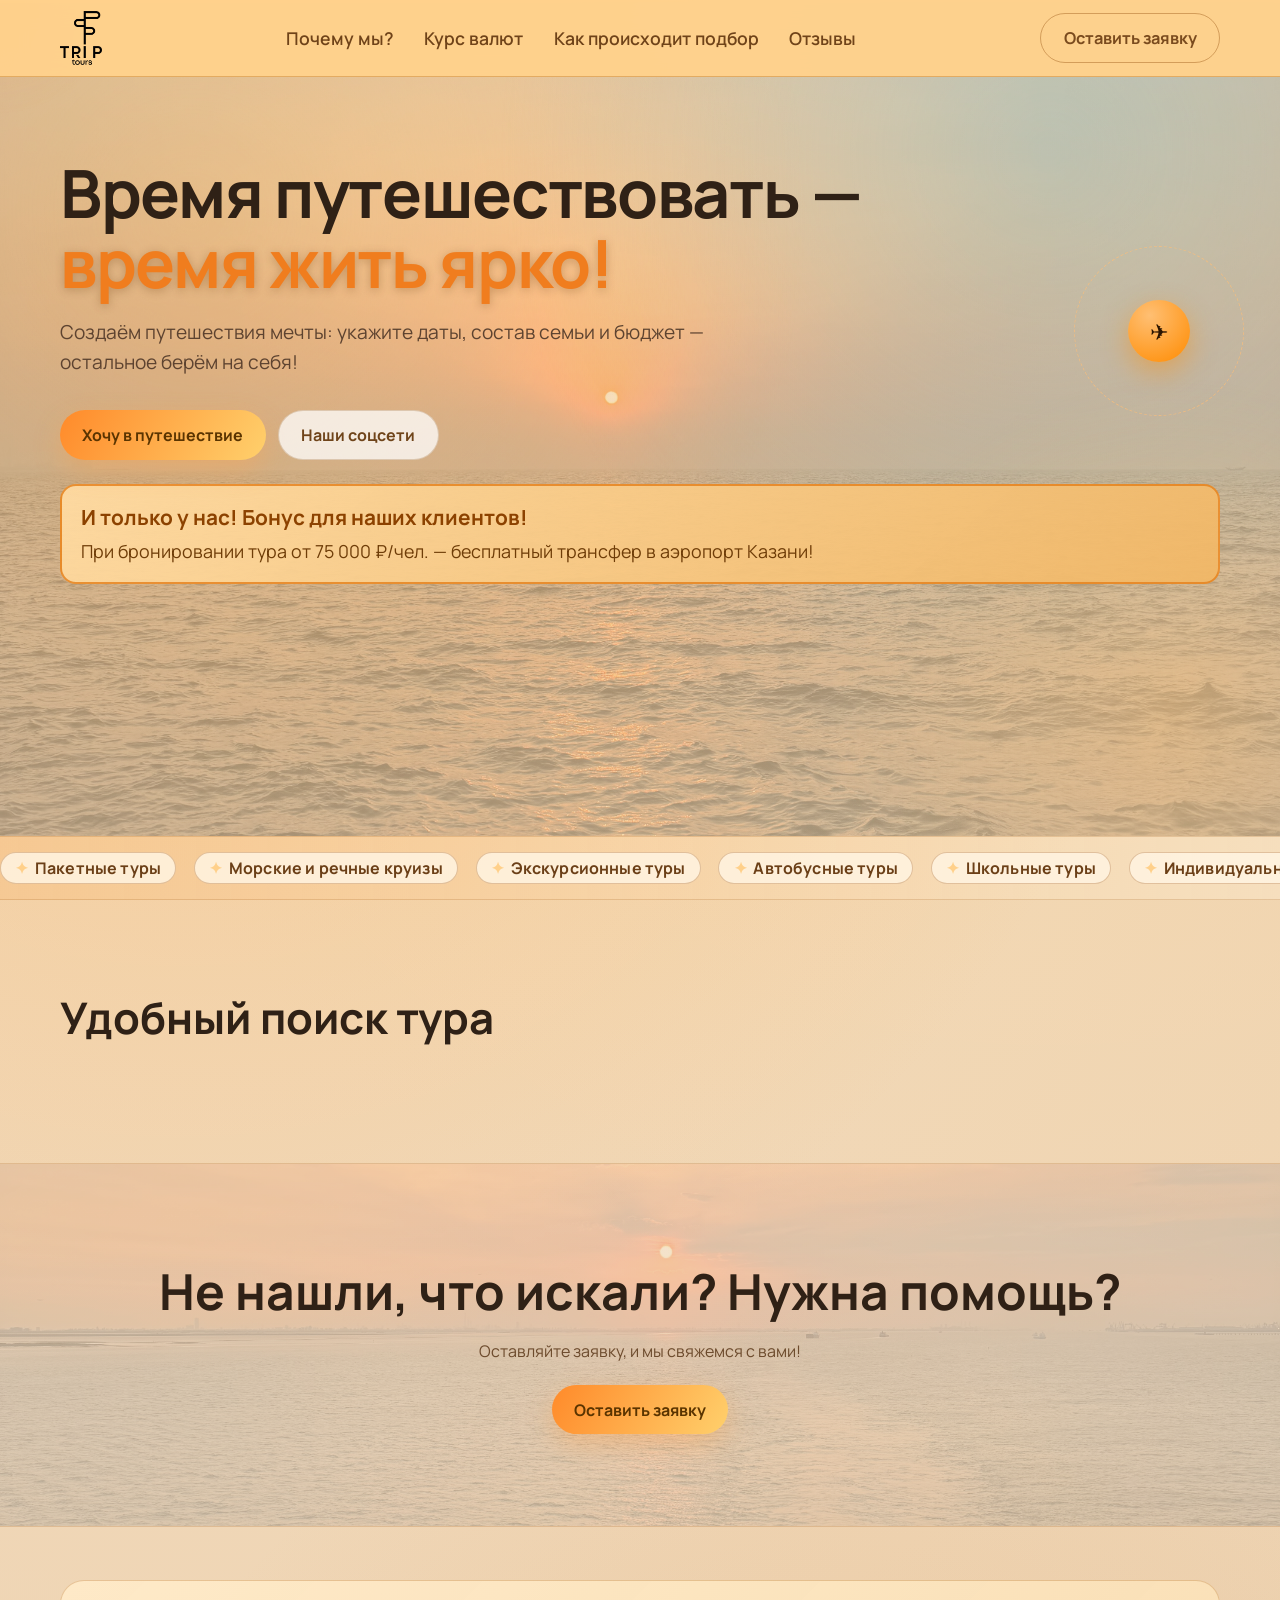
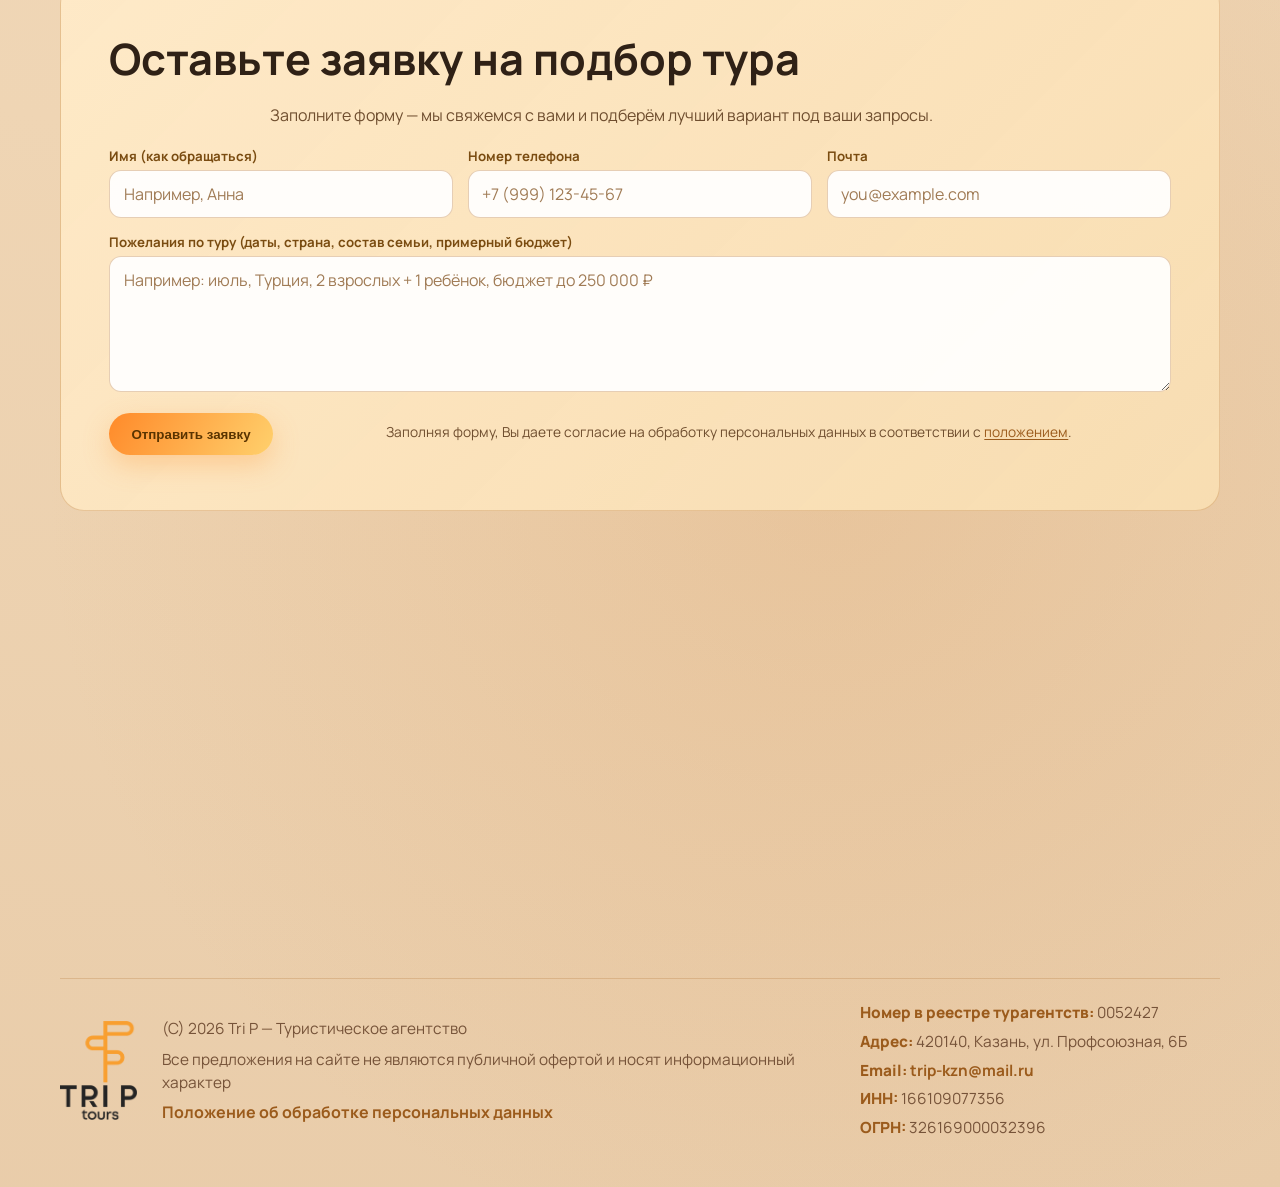
==== services/website/static/index.html @ 9c4df5a5 "beautify" ====
<!doctype html>
<html lang="ru">
  <head>
    <meta charset="UTF-8" />
    <meta name="viewport" content="width=device-width, initial-scale=1.0" />
    <title>TriP — Турагентство для всех</title>
    <link rel="preconnect" href="https://fonts.googleapis.com" />
    <link rel="preconnect" href="https://fonts.gstatic.com" crossorigin />
    <link
      href="https://fonts.googleapis.com/css2?family=Manrope:wght@400;500;600;700;800&display=swap"
      rel="stylesheet"
    />
    <link rel="icon" type="image/png" href="assets/logo-trip.png" />
    <link rel="stylesheet" href="styles.css" />
  </head>
  <body>
    <div class="cursor-glow" aria-hidden="true"></div>
    <header class="site-header">
      <div class="container nav-wrap">
        <a class="brand" href="/">
          <img src="assets/logo-trip.png" alt="TriP" />
        </a>
        <nav class="nav-links">
          <a href="/why-us">Почему мы?</a>
          <a href="/currency-rate">Курс валют</a>
          <a href="/how-selection-works">Как происходит подбор</a>
          <a href="/reviews">Отзывы</a>
        </nav>
        <a class="btn btn-outline" href="#trip-form">Оставить заявку</a>
      </div>
    </header>

    <main>
      <section class="hero parallax-section" id="hero">
        <div class="hero-bg-layer layer-1" data-speed="0.25"></div>
        <div class="hero-bg-layer layer-2" data-speed="0.45"></div>
        <div class="hero-bg-layer layer-3" data-speed="0.7"></div>

        <div class="container hero-content">
          <div class="hero-main-copy">
            <h1>
              Время путешествовать —
              <span>время жить ярко!</span>
            </h1>
            <p class="hero-subtitle">
              Создаём путешествия мечты: укажите даты, состав семьи и бюджет —
              остальное берём на себя!
            </p>
            <div class="hero-actions">
              <a href="#tourvisor-search" class="btn btn-primary">Хочу в путешествие</a>
              <a href="#groups" class="btn btn-glass">Наши соцсети</a>
            </div>

            <div class="bonus-offer">
              <strong>И только у нас! Бонус для наших клиентов!</strong>
              <span>При бронировании тура от 75 000 ₽/чел. — бесплатный трансфер в аэропорт Казани!</span>
            </div>
          </div>

          <div class="hero-orbit" aria-hidden="true">
            <div class="orbit-ring"></div>
            <div class="orbit-core">✈</div>
          </div>

        </div>
      </section>

      <section class="motion-strip" aria-label="Преимущества">
        <div class="motion-track">
          <div class="motion-group">
            <span>Пакетные туры</span>
            <span>Морские и речные круизы</span>
            <span>Экскурсионные туры</span>
            <span>Автобусные туры</span>
            <span>Школьные туры</span>
            <span>Индивидуальные путешествия</span>
            <span>Визовая поддержка</span>
            <span>Отели</span>
            <span>Авиабилеты</span>
            <span>Страховка</span>
          </div>
          <div class="motion-group" aria-hidden="true">
            <span>Пакетные туры</span>
            <span>Морские и речные круизы</span>
            <span>Экскурсионные туры</span>
            <span>Автобусные туры</span>
            <span>Школьные туры</span>
            <span>Индивидуальные путешествия</span>
            <span>Визовая поддержка</span>
            <span>Отели</span>
            <span>Авиабилеты</span>
            <span>Страховка</span>
          </div>
        </div>
      </section>

      <section class="section reveal-item" id="tourvisor-search">
        <div class="container">
          <div class="section-head">
            <h2>Удобный поиск тура</h2>
          </div>
          <div class="tv-search-form tv-moduleid-9976347" id="tvModuleContainer"></div>
        </div>
      </section>

      <!-- 
      <section class="section destinations reveal-item">
        <div class="container">
          <div class="section-head">
            <p class="eyebrow">Топ-направления</p>
            <h2>Куда отправимся в этом сезоне</h2>
          </div>

          <div class="slider" data-slider="destinations" data-autoplay="true" data-interval="4200">
            <button class="slider-btn prev" aria-label="Предыдущий слайд">‹</button>
            <div class="slider-window">
              <div class="slider-track">
                <article class="card destination-card active">
                  <img src="assets/images/site/dest-1.jpg" data-fallback="assets/images/site/dest-2.jpg" alt="Направление 1" />
                  <div class="card-info">
                    <h3>Санторини, Греция</h3>
                    <p>Белоснежные улочки, вулканические пляжи и закаты уровня postcard.</p>
                  </div>
                </article>
                <article class="card destination-card">
                  <img src="assets/images/site/dest-2.jpg" data-fallback="assets/images/site/dest-3.jpg" alt="Направление 2" />
                  <div class="card-info">
                    <h3>Бали, Индонезия</h3>
                    <p>Тропическая эстетика, виллы в джунглях и перезагрузка в стиле zen.</p>
                  </div>
                </article>
                <article class="card destination-card">
                  <img src="assets/images/site/dest-3.jpg" data-fallback="assets/images/site/dest-4.jpg" alt="Направление 3" />
                  <div class="card-info">
                    <h3>Мальдивы</h3>
                    <p>Кристально чистая вода, уединённые резорты и идеальный отдых deluxe.</p>
                  </div>
                </article>
                <article class="card destination-card">
                  <img src="assets/images/site/dest-4.jpg" data-fallback="assets/images/site/dest-1.jpg" alt="Направление 4" />
                  <div class="card-info">
                    <h3>Дубай, ОАЭ</h3>
                    <p>Футуризм, люкс-шопинг и гастрономия мирового уровня.</p>
                  </div>
                </article>
              </div>
            </div>
            <button class="slider-btn next" aria-label="Следующий слайд">›</button>
            <div class="slider-dots"></div>
          </div>
        </div>
      </section>
      -->

      <section class="section parallax-banner reveal-item" id="banner">
        <div class="banner-layer" data-speed="0.3"></div>
        <div class="container">
          <h2>Не нашли, что искали? Нужна помощь?</h2>
          <p>
            Оставляйте заявку, и мы свяжемся с вами!
          </p>
          <a href="#trip-form" class="btn btn-primary">Оставить заявку</a>
        </div>
      </section>

      <section class="section cta reveal-item" id="trip-form">
        <div class="container cta-box form-box">
          <h2>Оставьте заявку на подбор тура</h2>
          <p>Заполните форму — мы свяжемся с вами и подберём лучший вариант под ваши запросы.</p>

          <form class="trip-form" action="#" method="post">
            <label>
              <span>Имя (как обращаться)</span>
              <input type="text" name="name" placeholder="Например, Анна" required />
            </label>
            <label>
              <span>Номер телефона</span>
              <input type="tel" name="phone" placeholder="+7 (999) 123-45-67" required />
            </label>
            <label>
              <span>Почта</span>
              <input type="email" name="email" placeholder="you@example.com" required />
            </label>
            <label class="full">
              <span>Пожелания по туру (даты, страна, состав семьи, примерный бюджет)</span>
              <textarea name="wishes" rows="5" placeholder="Например: июль, Турция, 2 взрослых + 1 ребёнок, бюджет до 250 000 ₽"></textarea>
            </label>
            <div class="form-submit-row full">
              <button class="btn btn-primary" type="submit">Отправить заявку</button>
              <p class="form-consent-note">
                Заполняя форму, Вы даете согласие на обработку персональных данных в соответствии с
                <a href="/privacy">положением</a>.
              </p>
            </div>
          </form>
        </div>
      </section>

      <section class="section cta reveal-item groups-section" id="groups">
        <div class="container cta-box">
          <h2>Подключи ленту выгодных туров у себя в мессенджере:</h2>
          <div class="social-buttons social-buttons-wide">
            <a class="social-btn is-max" href="https://max.ru/id166109077356_biz" target="_blank" rel="noopener noreferrer">
              <img class="social-icon" src="assets/logos/max.svg" alt="Max" />
              <span>Max</span>
            </a>
            <a class="social-btn is-telegram" href="https://t.me/trip_kzn" target="_blank" rel="noopener noreferrer">
              <img class="social-icon" src="assets/logos/telegram.svg" alt="Telegram" />
              <span>Telegram</span>
            </a>
            <a class="social-btn is-whatsapp" href="https://chat.whatsapp.com/KMzXOHxLu4t6FWKant6Tfc?mode=gi_t" target="_blank" rel="noopener noreferrer">
              <img class="social-icon" src="assets/logos/whatsapp.svg" alt="WhatsApp" />
              <span>WhatsApp</span>
            </a>
          </div>
        </div>
      </section>

    </main>

    <footer class="site-footer">
      <div class="container footer-wrap">
        <a class="brand" href="#">
          <img src="assets/logo-trip.png" alt="TriP" />
        </a>
        <div class="footer-copy">
          <p>(C) 2026 Tri P — Туристическое агентство</p>
          <p>Все предложения на сайте не являются публичной офертой и носят информационный характер</p>
          <a href="/privacy">Положение об обработке персональных данных</a>
        </div>
        <div class="footer-requisites" id="requisites">
          <p><span>Номер в реестре турагентств:</span> 0052427</p>
          <p><span>Адрес:</span> 420140, Казань, ул. Профсоюзная, 6Б</p>
          <p><span>Email:</span> <a href="mailto:trip-kzn@mail.ru">trip-kzn@mail.ru</a></p>
          <p><span>ИНН:</span> 166109077356</p>
          <p><span>ОГРН:</span> 326169000032396</p>
        </div>
      </div>
    </footer>

    <script defer src="https://tourvisor.ru/module/init.js"></script>
    <script src="script.js"></script>
  </body>
</html>
---- services/website/static/styles.css ----
:root {
  --primary: #ff8a2a;
  --primary-dark: #df6b0d;
  --primary-soft: #ffd08a;
  --ticker-height: 64px;
  --bg: #f5e6d2;
  --bg-soft: #faecd9;
  --text: #2f2116;
  --muted: #5d4330;
  --card: rgba(255, 255, 255, 0.75);
  --border: rgba(142, 83, 24, 0.24);
}

* {
  box-sizing: border-box;
}

html,
body {
  min-height: 100%;
  margin: 0;
  padding: 0;
  font-family: "Manrope", sans-serif;
  color: var(--text);
  background:
    radial-gradient(circle at 14% 14%, rgba(255, 177, 82, 0.42) 0%, rgba(255, 177, 82, 0) 38%),
    radial-gradient(circle at 82% 10%, rgba(255, 214, 149, 0.36) 0%, rgba(255, 214, 149, 0) 39%),
    radial-gradient(circle at 65% 75%, rgba(217, 156, 95, 0.24) 0%, rgba(217, 156, 95, 0) 35%),
    radial-gradient(circle at 20% 20%, #f2dcc0 0%, #efd5b4 48%, #e8cba8 100%);
  background-color: #e8cba8;
  scroll-behavior: smooth;
  overscroll-behavior-y: none;
}

body {
  min-height: 100svh;
  display: flex;
  flex-direction: column;
  overflow-x: hidden;
}

main {
  flex: 1 0 auto;
}

a {
  color: inherit;
  text-decoration: none;
}

.container {
  width: min(1160px, calc(100% - 2.5rem));
  margin: 0 auto;
}

.site-header {
  position: fixed;
  inset: 0 0 auto;
  z-index: 40;
  background: rgba(255, 210, 140, 0.96);
  backdrop-filter: blur(12px);
  border-bottom: 1px solid rgba(174, 97, 18, 0.34);
}

.cursor-glow {
  position: fixed;
  width: 240px;
  height: 240px;
  border-radius: 50%;
  left: 0;
  top: 0;
  pointer-events: none;
  z-index: 1;
  opacity: 0.34;
  background: radial-gradient(circle, rgba(255, 160, 70, 0.45) 0%, rgba(255, 160, 70, 0) 68%);
  transform: translate3d(-50%, -50%, 0);
  transition: opacity 0.25s ease;
}


.nav-wrap {
  min-height: 76px;
  display: flex;
  align-items: center;
  justify-content: space-between;
  gap: 1rem;
}

.brand {
  font-size: 1.2rem;
  font-weight: 800;
  letter-spacing: 0.03em;
  display: inline-flex;
  align-items: center;
  gap: 0.65rem;
}

.brand img {
  height: 54px;
  width: auto;
  display: block;
}

.site-header .brand img {
  filter: brightness(0) saturate(100%);
}

.nav-links {
  display: flex;
  align-items: center;
  gap: 1.9rem;
}

.site-header .btn-outline {
  display: inline-flex;
}

.nav-links a {
  color: #6f4319;
  font-weight: 600;
  font-size: 1.1rem;
  transition: color 0.2s ease;
}

.site-header .btn-outline {
  font-size: 1.02rem;
}

.nav-links a:hover {
  color: var(--primary);
}

.btn {
  border: 0;
  border-radius: 999px;
  padding: 0.82rem 1.4rem;
  font-weight: 700;
  transition: all 0.25s ease;
  display: inline-flex;
  align-items: center;
  justify-content: center;
  cursor: pointer;
}

.btn-primary {
  background: linear-gradient(120deg, var(--primary) 0%, #ffd06c 100%);
  color: #5a3400;
  box-shadow: 0 10px 26px rgba(255, 164, 76, 0.38);
}

.btn-primary:hover {
  transform: translateY(-2px);
  box-shadow: 0 14px 30px rgba(255, 164, 76, 0.42);
}

.btn-outline {
  border: 1px solid rgba(160, 94, 28, 0.45);
  color: #7a4b1e;
  background: transparent;
}

.btn-outline:hover,
.btn-glass:hover {
  border-color: var(--primary);
  color: var(--primary);
}

.btn-glass {
  background: rgba(255, 255, 255, 0.74);
  border: 1px solid var(--border);
  color: #6f441a;
}

.hero {
  position: relative;
  min-height: calc(100svh - var(--ticker-height));
  display: grid;
  align-items: start;
  overflow: hidden;
  padding: 6.4rem 0 1rem;
}

.hero::after {
  content: "";
  position: absolute;
  inset: auto -18% -26% auto;
  width: min(60vw, 680px);
  aspect-ratio: 1;
  border-radius: 50%;
  background: radial-gradient(circle, rgba(255, 185, 100, 0.32) 0%, rgba(255, 185, 100, 0) 70%);
  animation: pulse 5s ease-in-out infinite;
  pointer-events: none;
}

.hero-bg-layer {
  position: absolute;
  inset: 0;
  will-change: transform;
}

.layer-1 {
  background: radial-gradient(circle at 15% 25%, rgba(255, 199, 128, 0.58) 0%, rgba(255, 199, 128, 0) 49%);
}

.layer-2 {
  background: radial-gradient(circle at 82% 18%, rgba(86, 191, 241, 0.34) 0%, rgba(86, 191, 241, 0) 44%);
}

.layer-3 {
  background: url("assets/images/site/hero.jpg") center/cover no-repeat;
  opacity: 0.34;
  mix-blend-mode: normal;
}

.hero-content {
  position: relative;
  z-index: 2;
}

.hero-main-copy {
  margin-top: 56px;
}

.hero-kicker {
  margin: 0 0 0.6rem;
  font-size: clamp(1.1rem, 2.2vw, 1.55rem);
  font-weight: 800;
  letter-spacing: 0.28em;
  color: rgba(128, 73, 20, 0.9);
  text-transform: uppercase;
}

.hero-orbit {
  position: absolute;
  right: -1.5rem;
  top: 9rem;
  width: 170px;
  height: 170px;
  display: grid;
  place-items: center;
  z-index: 2;
}

.orbit-ring {
  position: absolute;
  inset: 0;
  border-radius: 50%;
  border: 1px dashed rgba(255, 191, 120, 0.65);
  animation: spin 14s linear infinite;
}

.orbit-core {
  width: 62px;
  height: 62px;
  border-radius: 50%;
  display: grid;
  place-items: center;
  font-size: 1.35rem;
  background: radial-gradient(circle at 35% 25%, #ffbf73, #ff8b00);
  color: #2a1400;
  box-shadow: 0 10px 28px rgba(255, 139, 0, 0.45);
}

.floating-chip {
  position: absolute;
  z-index: 3;
  padding: 0.55rem 0.9rem;
  border-radius: 999px;
  font-weight: 700;
  font-size: 0.82rem;
  color: #fff7ea;
  background: linear-gradient(120deg, rgba(255, 139, 0, 0.76), rgba(255, 173, 66, 0.55));
  border: 1px solid rgba(255, 214, 162, 0.5);
  box-shadow: 0 14px 30px rgba(255, 139, 0, 0.3);
  backdrop-filter: blur(6px);
  animation: chipFloat 4.4s ease-in-out infinite;
}

.chip-1 {
  right: 0;
  top: 2%;
}

.chip-2 {
  right: 12%;
  bottom: calc(26% + 88px);
  animation-delay: 0.9s;
}

.chip-3 {
  left: 43%;
  bottom: calc(18% + 50px);
  animation-delay: 1.7s;
}

.motion-strip {
  border-top: 1px solid rgba(170, 105, 40, 0.24);
  border-bottom: 1px solid rgba(170, 105, 40, 0.24);
  background: linear-gradient(90deg, rgba(255, 167, 72, 0.2) 0%, rgba(255, 239, 213, 0.34) 100%);
  min-height: var(--ticker-height);
  display: flex;
  align-items: center;
  overflow: hidden;
}

.motion-track {
  display: flex;
  align-items: center;
  width: max-content;
  gap: 0;
  padding: 0.55rem 0;
  animation: marquee 28s linear infinite;
}

.motion-group {
  display: flex;
  align-items: center;
  flex-wrap: nowrap;
  gap: 1.1rem;
  padding-right: 1.1rem;
}

.motion-group span {
  display: inline-flex;
  align-items: center;
  justify-content: center;
  min-height: 2rem;
  gap: 0.4rem;
  padding: 0.44rem 0.9rem;
  border-radius: 999px;
  border: 1px solid rgba(170, 105, 40, 0.35);
  background: rgba(255, 244, 225, 0.86);
  color: #6b3f17;
  font-weight: 700;
  line-height: 1;
  white-space: nowrap;
  letter-spacing: 0.01em;
}

.motion-group span::before {
  content: "✦";
  color: var(--primary-soft);
}

.eyebrow {
  margin: 0 0 0.8rem;
  color: var(--primary);
  text-transform: uppercase;
  letter-spacing: 0.18em;
  font-size: 0.78rem;
  font-weight: 800;
}

h1,
h2,
h3,
p {
  margin: 0;
}

h1 {
  max-width: 930px;
  font-size: clamp(2.1rem, 5.2vw, 4.35rem);
  line-height: 1.05;
  letter-spacing: -0.02em;
}

h1 span {
  color: #f07d1e;
  text-shadow: 0 2px 10px rgba(95, 45, 0, 0.28);
}

.hero-subtitle {
  margin-top: 1.25rem;
  max-width: 700px;
  color: var(--muted);
  font-size: clamp(1rem, 1.6vw, 1.2rem);
  line-height: 1.55;
}

.hero-actions {
  margin-top: 2rem;
  display: flex;
  gap: 0.75rem;
  flex-wrap: wrap;
}

.stats-grid {
  margin-top: 2.4rem;
  display: grid;
  grid-template-columns: repeat(3, minmax(0, 1fr));
  gap: 0.85rem;
}

.stats-grid article {
  background: var(--card);
  border: 1px solid rgba(183, 119, 54, 0.35);
  border-radius: 16px;
  padding: 1rem 1.1rem;
  backdrop-filter: blur(8px);
}

.stats-grid strong {
  font-size: clamp(1rem, 2vw, 1.25rem);
  color: #6b3d14;
  line-height: 1.25;
}

.stats-grid span {
  display: block;
  margin-top: 0.35rem;
  color: #7a5838;
  font-size: 0.88rem;
  line-height: 1.35;
}

.bonus-offer {
  margin-top: 1.5rem;
  border: 2px solid rgba(228, 129, 28, 0.82);
  border-radius: 16px;
  padding: 1.1rem 1.2rem;
  background: linear-gradient(140deg, rgba(255, 219, 162, 0.94) 0%, rgba(241, 183, 102, 0.95) 100%);
  display: grid;
  gap: 0.4rem;
}

.bonus-offer strong {
  color: #8c4200;
  font-size: 1.3rem;
}

.bonus-offer span {
  color: #6f3d08;
  line-height: 1.5;
  font-size: 1.12rem;
}

.section {
  padding: 5.8rem 0;
}

.section-head {
  display: flex;
  flex-direction: column;
  gap: 0.8rem;
  margin-bottom: 1.7rem;
}

.section-head h2 {
  font-size: clamp(1.75rem, 3.4vw, 2.75rem);
  line-height: 1.15;
}

.slider {
  position: relative;
}

.slider-window {
  overflow: hidden;
  border-radius: 22px;
}

.slider-track {
  display: flex;
  transition: transform 0.65s cubic-bezier(0.22, 0.61, 0.36, 1);
  will-change: transform;
}

.slider-track > * {
  flex: 0 0 100%;
  min-width: 100%;
}

.card {
  border: 1px solid rgba(255, 176, 95, 0.35);
  background: linear-gradient(170deg, rgba(255, 151, 32, 0.13) 0%, rgba(255, 255, 255, 0.03) 100%);
  backdrop-filter: blur(8px);
}

.destination-card {
  height: min(72vh, 680px);
  min-height: 380px;
  position: relative;
  border-radius: 22px;
  overflow: hidden;
}

.destination-card::before {
  content: "";
  position: absolute;
  inset: 0;
  background: linear-gradient(140deg, rgba(255, 139, 0, 0.22) 0%, rgba(255, 139, 0, 0) 45%);
  z-index: 1;
  pointer-events: none;
}

.destination-card img {
  width: 100%;
  height: 100%;
  object-fit: cover;
  filter: saturate(1.18) contrast(1.05);
  transition: transform 0.8s ease;
}

.destination-card:hover img {
  transform: scale(1.06);
}

.card-info {
  position: absolute;
  inset: auto 0 0;
  padding: 1.2rem 1.25rem 1.4rem;
  background: linear-gradient(to top, rgba(8, 11, 19, 0.92) 0%, rgba(8, 11, 19, 0.25) 100%);
  z-index: 2;
}

.card-info h3 {
  font-size: clamp(1.2rem, 2.4vw, 1.7rem);
}

.card-info p {
  margin-top: 0.45rem;
  color: #d8e1f2;
  line-height: 1.45;
}

.slider-btn {
  position: absolute;
  top: 50%;
  transform: translateY(-50%);
  z-index: 4;
  border: 1px solid rgba(255, 173, 79, 0.65);
  background: rgba(25, 14, 6, 0.78);
  color: #fff;
  width: 44px;
  height: 44px;
  border-radius: 50%;
  font-size: 1.6rem;
  cursor: pointer;
}

.slider-btn:hover {
  border-color: var(--primary);
  color: var(--primary);
  transform: translateY(-50%) scale(1.08);
}

.slider-btn.prev {
  left: 14px;
}

.slider-btn.next {
  right: 14px;
}

.slider-dots {
  margin-top: 1rem;
  display: flex;
  gap: 0.45rem;
  justify-content: center;
}

.slider-dots button {
  width: 9px;
  height: 9px;
  border-radius: 999px;
  border: none;
  background: rgba(255, 255, 255, 0.35);
  cursor: pointer;
  transition: all 0.25s ease;
}

.slider-dots button.active {
  width: 24px;
  background: var(--primary);
}

.parallax-banner {
  position: relative;
  overflow: hidden;
  border-top: 1px solid rgba(170, 105, 40, 0.25);
  border-bottom: 1px solid rgba(170, 105, 40, 0.25);
}

.banner-layer {
  position: absolute;
  inset: 0;
  background: url("assets/images/site/banner.jpg") center/cover no-repeat;
  opacity: 0.28;
  transform: scale(1.08);
  will-change: transform;
}

.parallax-banner .container {
  position: relative;
  z-index: 2;
  text-align: center;
}

.parallax-banner h2 {
  font-size: clamp(1.8rem, 4.5vw, 3.1rem);
}

.parallax-banner p {
  margin: 0.9rem auto 1.4rem;
  max-width: 700px;
  color: #6d4b2d;
  line-height: 1.5;
}

.experience-grid {
  padding-top: 4.2rem;
}

.experience-cards {
  display: grid;
  grid-template-columns: repeat(3, minmax(0, 1fr));
  gap: 1rem;
}

.xp-card {
  border: 1px solid rgba(255, 179, 100, 0.42);
  border-radius: 20px;
  padding: 1.2rem;
  background: linear-gradient(145deg, rgba(255, 139, 0, 0.2) 0%, rgba(14, 26, 53, 0.62) 100%);
  transform-style: preserve-3d;
  transition: transform 0.22s ease, border-color 0.22s ease;
}

.xp-card h3 {
  font-size: 0.9rem;
  letter-spacing: 0.06em;
  color: #ffe0b4;
}

.xp-card p {
  margin-top: 0.8rem;
  color: #e7f0ff;
  line-height: 1.5;
}

.xp-card:hover {
  border-color: rgba(255, 202, 146, 0.75);
}

.review-card {
  min-height: 250px;
  border-radius: 22px;
  padding: clamp(1.3rem, 3.2vw, 2rem);
  display: flex;
  flex-direction: column;
  justify-content: space-between;
}

.review-card p {
  font-size: clamp(1.02rem, 2.1vw, 1.25rem);
  line-height: 1.55;
  color: #e8efff;
}

.review-author {
  margin-top: 1.3rem;
}

.review-author span {
  display: block;
  margin-top: 0.2rem;
  color: #c0cde8;
}

.cta {
  padding-top: 3.3rem;
}

.agency-stats {
  padding-top: 2.2rem;
  padding-bottom: 0.8rem;
}

.cta-box {
  border: 1px solid rgba(183, 119, 54, 0.32);
  border-radius: 24px;
  background: linear-gradient(135deg, rgba(255, 234, 200, 0.94) 0%, rgba(249, 223, 179, 0.9) 100%);
  text-align: center;
  padding: clamp(1.6rem, 5vw, 3rem);
}

.form-box {
  text-align: left;
}

.trip-form {
  margin-top: 1.2rem;
  display: grid;
  grid-template-columns: repeat(3, minmax(0, 1fr));
  gap: 0.9rem;
}

.trip-form label {
  display: grid;
  gap: 0.35rem;
}

.trip-form label span {
  font-size: 0.83rem;
  color: #7a4c11;
  font-weight: 700;
}

.trip-form input,
.trip-form textarea {
  width: 100%;
  border-radius: 12px;
  border: 1px solid rgba(183, 119, 54, 0.35);
  background: rgba(255, 255, 255, 0.92);
  color: #1b405d;
  padding: 0.75rem 0.85rem;
  font: inherit;
}

.trip-form input::placeholder,
.trip-form textarea::placeholder {
  color: #a07b55;
}

.trip-form .full {
  grid-column: 1 / -1;
}

.trip-form button {
  justify-self: start;
}

.form-submit-row {
  display: flex;
  align-items: center;
  gap: 0.85rem;
}

.form-consent-note {
  margin: 0;
  color: rgba(95, 63, 36, 0.68);
  font-size: 0.86rem;
  line-height: 1.45;
}

.form-consent-note a {
  color: #9b5b1c;
  text-decoration: underline;
  text-underline-offset: 2px;
}

.cta-box h2 {
  font-size: clamp(1.65rem, 4vw, 2.7rem);
}

.cta-box p {
  margin: 0.95rem auto 1.2rem;
  max-width: 740px;
  line-height: 1.5;
  color: #6f4e2f;
}

.contacts-section {
  padding-top: 2rem;
}

.contacts-box {
  border: 1px solid rgba(183, 119, 54, 0.32);
  border-radius: 24px;
  background: linear-gradient(160deg, rgba(255, 241, 216, 0.95) 0%, rgba(251, 230, 193, 0.95) 55%);
  padding: clamp(1.2rem, 4vw, 2rem);
}

.contacts-head {
  margin-bottom: 1rem;
}

.contacts-head h2 {
  font-size: clamp(1.35rem, 3vw, 2rem);
}

.contacts-grid {
  display: grid;
  grid-template-columns: repeat(2, minmax(0, 1fr));
  gap: 0.9rem;
}

.contact-card {
  border: 1px solid rgba(183, 119, 54, 0.3);
  border-radius: 16px;
  background: rgba(255, 255, 255, 0.82);
  padding: 1rem;
}

.contact-card h3 {
  margin: 0 0 0.75rem;
  color: #6f431a;
  font-size: 1rem;
}

.contact-card ul {
  margin: 0;
  padding: 0;
  list-style: none;
  display: grid;
  gap: 0.45rem;
}

.contact-card li {
  display: grid;
  gap: 0.2rem;
}

.contact-card li span {
  color: #cfdcf7;
  font-size: 0.8rem;
}

.contact-card li a {
  color: #fff1d9;
  font-weight: 700;
  transition: color 0.2s ease;
}

.contact-card li a:hover {
  color: #ffca84;
}

.social-buttons {
  display: grid;
  grid-template-columns: repeat(3, minmax(0, 1fr));
  gap: 0.55rem;
}



.social-btn {
  border: 1px solid rgba(183, 119, 54, 0.3);
  border-radius: 12px;
  background: linear-gradient(140deg, rgba(255, 248, 231, 0.95) 0%, rgba(227, 246, 255, 0.95) 100%);
  min-height: 62px;
  padding: 0.45rem;
  display: grid;
  justify-items: center;
  align-content: center;
  gap: 0.28rem;
  transition: transform 0.22s ease, border-color 0.22s ease, box-shadow 0.22s ease;
}

.social-btn:hover {
  transform: translateY(-3px);
  box-shadow: 0 10px 20px rgba(14, 18, 35, 0.35);
}

.social-btn.is-max:hover {
  border-color: rgba(119, 86, 255, 0.88);
  background: linear-gradient(140deg, rgba(120, 98, 255, 0.28) 0%, rgba(34, 29, 72, 0.88) 100%);
}

.social-btn.is-telegram:hover {
  border-color: rgba(62, 175, 238, 0.9);
  background: linear-gradient(140deg, rgba(61, 168, 228, 0.3) 0%, rgba(14, 44, 66, 0.88) 100%);
}

.social-btn.is-whatsapp:hover {
  border-color: rgba(73, 201, 106, 0.9);
  background: linear-gradient(140deg, rgba(57, 187, 92, 0.3) 0%, rgba(16, 54, 31, 0.88) 100%);
}

.social-icon {
  width: 28px;
  height: 28px;
  border-radius: 50%;
  object-fit: contain;
  background: #fff;
  padding: 3px;
}

.social-btn span:last-child {
  color: #6b3f17;
  font-size: 0.78rem;
  font-weight: 700;
}

.requisites .req-items {
  display: grid;
  gap: 0.55rem;
}

.requisites p {
  margin: 0;
  color: #5f3f24;
  line-height: 1.45;
}

.requisites p span {
  color: #a35f1f;
  font-weight: 800;
}

.requisites a {
  color: #a35f1f;
  font-weight: 700;
}

.person-card {
  display: grid;
  gap: 0.6rem;
  align-content: start;
}

.person-photo {
  width: 84px;
  height: 84px;
  border-radius: 50%;
  object-fit: cover;
  border: 2px solid rgba(183, 119, 54, 0.35);
}

.person-phone {
  color: #8f5219;
  font-weight: 800;
  font-size: 1.02rem;
}

.contact-messengers-wide {
  margin-top: 0.95rem;
}

.contact-messengers-wide h3 {
  margin-bottom: 0.9rem;
}

.groups-section {
  padding-top: 1rem;
  padding-bottom: 1.5rem;
}

.groups-section .cta-box {
  text-align: center;
}

.groups-section .social-buttons {
  margin-top: 1rem;
}

.social-buttons-wide {
  grid-template-columns: repeat(3, minmax(0, 1fr));
}

.site-footer {
  margin-top: auto;
  padding: 2.3rem 0 3rem;
}

.site-footer .brand img {
  height: 99px;
}

.reveal-item {
  opacity: 0;
  transform: translateY(22px);
  transition: opacity 0.7s ease, transform 0.7s ease;
}

.reveal-item.revealed {
  opacity: 1;
  transform: translateY(0);
}

@keyframes marquee {
  from {
    transform: translateX(0);
  }
  to {
    transform: translateX(-50%);
  }
}

@keyframes chipFloat {
  0%,
  100% {
    transform: translateY(0px);
  }
  50% {
    transform: translateY(-10px);
  }
}

@keyframes pulse {
  0%,
  100% {
    opacity: 0.6;
    transform: scale(1);
  }
  50% {
    opacity: 1;
    transform: scale(1.08);
  }
}

@keyframes spin {
  from {
    transform: rotate(0deg);
  }
  to {
    transform: rotate(360deg);
  }
}

.footer-wrap {
  display: flex;
  justify-content: space-between;
  align-items: center;
  gap: 1.6rem;
  color: #765339;
  border-top: 1px solid rgba(170, 105, 40, 0.24);
  padding-top: 1.4rem;
}

.footer-wrap .brand {
  flex: 0 0 auto;
}

.footer-copy {
  flex: 1 1 0;
  display: grid;
  gap: 0.45rem;
  text-align: left;
}

.footer-copy p {
  margin: 0;
  font-size: 0.96rem;
  line-height: 1.5;
}

.footer-copy a {
  color: #9b5b1c;
  font-weight: 700;
}

.footer-requisites {
  flex: 1 1 0;
  display: grid;
  gap: 0.35rem;
  max-width: 360px;
}

.footer-requisites h4 {
  margin: 0 0 0.2rem;
  color: #7c4714;
  font-size: 0.96rem;
}

.footer-requisites p {
  margin: 0;
  color: #765339;
  line-height: 1.5;
  font-size: 0.96rem;
}

.footer-requisites span {
  color: #9b5b1c;
  font-weight: 800;
}

.footer-requisites a {
  color: #9b5b1c;
  font-weight: 700;
}

.why-page-top {
  padding-top: 7.2rem;
}

.privacy-page {
  padding-top: 6.6rem;
}

.privacy-doc h1 {
  margin-bottom: 0.9rem;
  font-size: clamp(1.75rem, 3.2vw, 2.45rem);
}

.privacy-owner {
  margin-bottom: 1rem;
  font-weight: 600;
}

.privacy-doc p {
  margin: 0 0 0.85rem;
  max-width: none;
}

.privacy-doc h2 {
  margin-top: 1.2rem;
  margin-bottom: 0.55rem;
  font-size: 1.15rem;
  color: #7a4b1e;
}

.privacy-doc ol,
.privacy-doc ul {
  margin: 0 0 0.35rem;
  padding-left: 1.25rem;
  color: #5d3f24;
  line-height: 1.5;
}

.privacy-doc li {
  margin-bottom: 0.4rem;
}

.why-head {
  margin-top: 1.4rem;
  margin-bottom: 1.4rem;
}

.why-grid {
  display: grid;
  grid-template-columns: repeat(4, minmax(0, 1fr));
  gap: 0.85rem;
}

.why-item {
  border: 1px solid rgba(183, 119, 54, 0.3);
  border-radius: 16px;
  background: linear-gradient(160deg, rgba(255, 255, 255, 0.92) 0%, rgba(255, 240, 216, 0.9) 100%);
  padding: 1rem;
  color: #5d3f24;
  font-weight: 700;
  line-height: 1.4;
  min-height: 110px;
  display: flex;
  align-items: center;
  box-shadow: 0 10px 24px rgba(148, 93, 38, 0.18);
}

.why-agents-section {
  padding-top: 1rem;
}

.why-agents-grid {
  display: grid;
  grid-template-columns: repeat(2, minmax(0, 1fr));
  gap: 1rem;
}

.why-agent-card {
  display: flex;
  flex-direction: column;
  gap: 0.85rem;
  background: linear-gradient(160deg, rgba(255, 255, 255, 0.94) 0%, rgba(255, 239, 214, 0.9) 100%);
  box-shadow: 0 14px 30px rgba(148, 93, 38, 0.2);
}

.agent-text {
  margin: 0;
  color: #5d3f24;
  line-height: 1.5;
}

.currency-page {
  padding-top: 7.2rem;
}

.currency-page h1 {
  font-size: clamp(1.75rem, 3.2vw, 2.45rem);
}

.currency-meta {
  color: #6f4e2f;
  font-weight: 600;
}

.currency-error {
  border: 1px solid rgba(186, 70, 29, 0.45);
  background: rgba(255, 235, 226, 0.9);
  color: #8a2a00;
  border-radius: 12px;
  padding: 0.8rem 1rem;
  margin-bottom: 1rem;
}

.currency-grid {
  display: grid;
  grid-template-columns: repeat(2, minmax(0, 1fr));
  gap: 1rem;
}

.currency-card h3 {
  margin-bottom: 0.8rem;
}

.currency-table-wrap {
  overflow-x: auto;
}

.currency-table {
  width: 100%;
  border-collapse: collapse;
  min-width: 420px;
}

.currency-table th,
.currency-table td {
  padding: 0.6rem 0.7rem;
  border-bottom: 1px solid rgba(183, 119, 54, 0.3);
  text-align: left;
  white-space: nowrap;
}

.currency-table th {
  color: #7a4b1e;
  font-size: 0.88rem;
  text-transform: uppercase;
  letter-spacing: 0.03em;
}

.currency-table td {
  color: #5d3f24;
  font-weight: 600;
}

.process-page {
  padding-top: 7.2rem;
}

.process-page h1 {
  font-size: clamp(1.75rem, 3.2vw, 2.45rem);
}

.process-head {
  margin-bottom: 1.2rem;
}

.process-grid {
  counter-reset: process-step;
  display: grid;
  gap: 0.9rem;
}

.process-item {
  counter-increment: process-step;
  position: relative;
  border: 1px solid rgba(183, 119, 54, 0.3);
  border-radius: 16px;
  background: linear-gradient(160deg, rgba(255, 255, 255, 0.93) 0%, rgba(255, 239, 214, 0.88) 100%);
  padding: 1rem 1.1rem 1rem 3.9rem;
  color: #5d3f24;
  line-height: 1.55;
  box-shadow: 0 10px 24px rgba(148, 93, 38, 0.18);
}

.process-item::before {
  content: counter(process-step);
  position: absolute;
  left: 1.1rem;
  top: 50%;
  transform: translateY(-50%);
  width: 34px;
  height: 34px;
  border-radius: 50%;
  display: grid;
  place-items: center;
  font-weight: 800;
  font-size: 0.9rem;
  color: #5a3400;
  background: linear-gradient(120deg, var(--primary) 0%, #ffd06c 100%);
  box-shadow: 0 6px 14px rgba(255, 164, 76, 0.35);
}

.process-item strong {
  color: #8f5219;
}

.why-agent-card .person-phone {
  margin-top: auto;
}

.why-agent-card .social-buttons {
  margin-top: 0.55rem;
}

@media (max-width: 980px) {
  .stats-grid {
    grid-template-columns: 1fr;
  }

  .destination-card {
    height: min(58vh, 520px);
    min-height: 320px;
  }

  .experience-cards {
    grid-template-columns: 1fr;
  }

  .hero-orbit {
    display: none;
  }

  .floating-chip {
    display: none;
  }

  .trip-form {
    grid-template-columns: 1fr;
  }

  .form-submit-row {
    flex-direction: column;
    align-items: flex-start;
  }

  .contacts-grid {
    grid-template-columns: 1fr;
  }

  .nav-links {
    display: none;
  }

  .social-buttons-wide {
    grid-template-columns: 1fr;
  }

  .why-grid {
    grid-template-columns: repeat(2, minmax(0, 1fr));
  }

  .why-agents-grid {
    grid-template-columns: 1fr;
  }

  .currency-grid {
    grid-template-columns: 1fr;
  }
}

@media (max-height: 760px) {
  .destination-card {
    height: min(64vh, 500px);
  }
}

@media (max-width: 640px) {
  .nav-wrap {
    min-height: 68px;
  }

  .btn-outline {
    display: none;
  }

  .hero {
    padding-top: 3.2rem;
  }

  .slider-btn {
    width: 39px;
    height: 39px;
  }

  .footer-wrap {
    flex-direction: column;
  }

  .footer-copy {
    text-align: left;
  }

  .why-grid {
    grid-template-columns: 1fr;
  }

  .footer-requisites {
    max-width: none;
  }

}
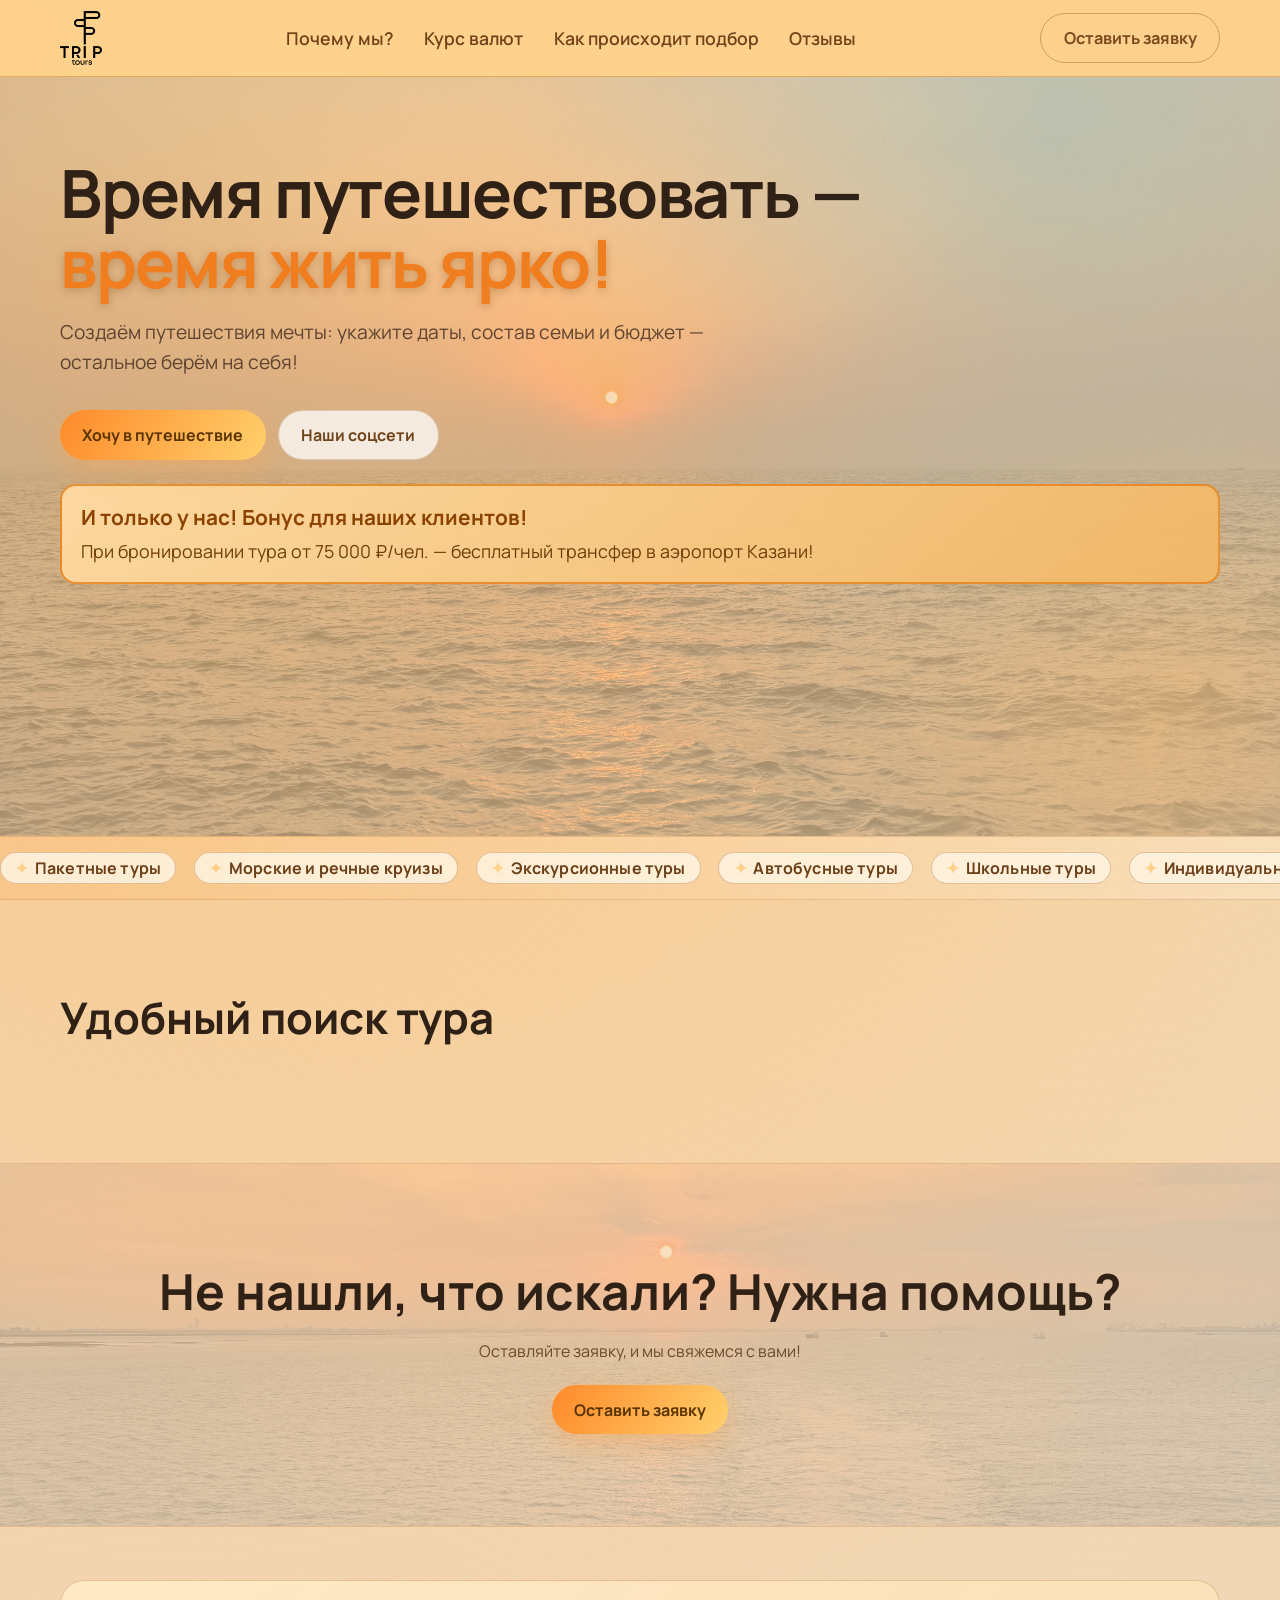
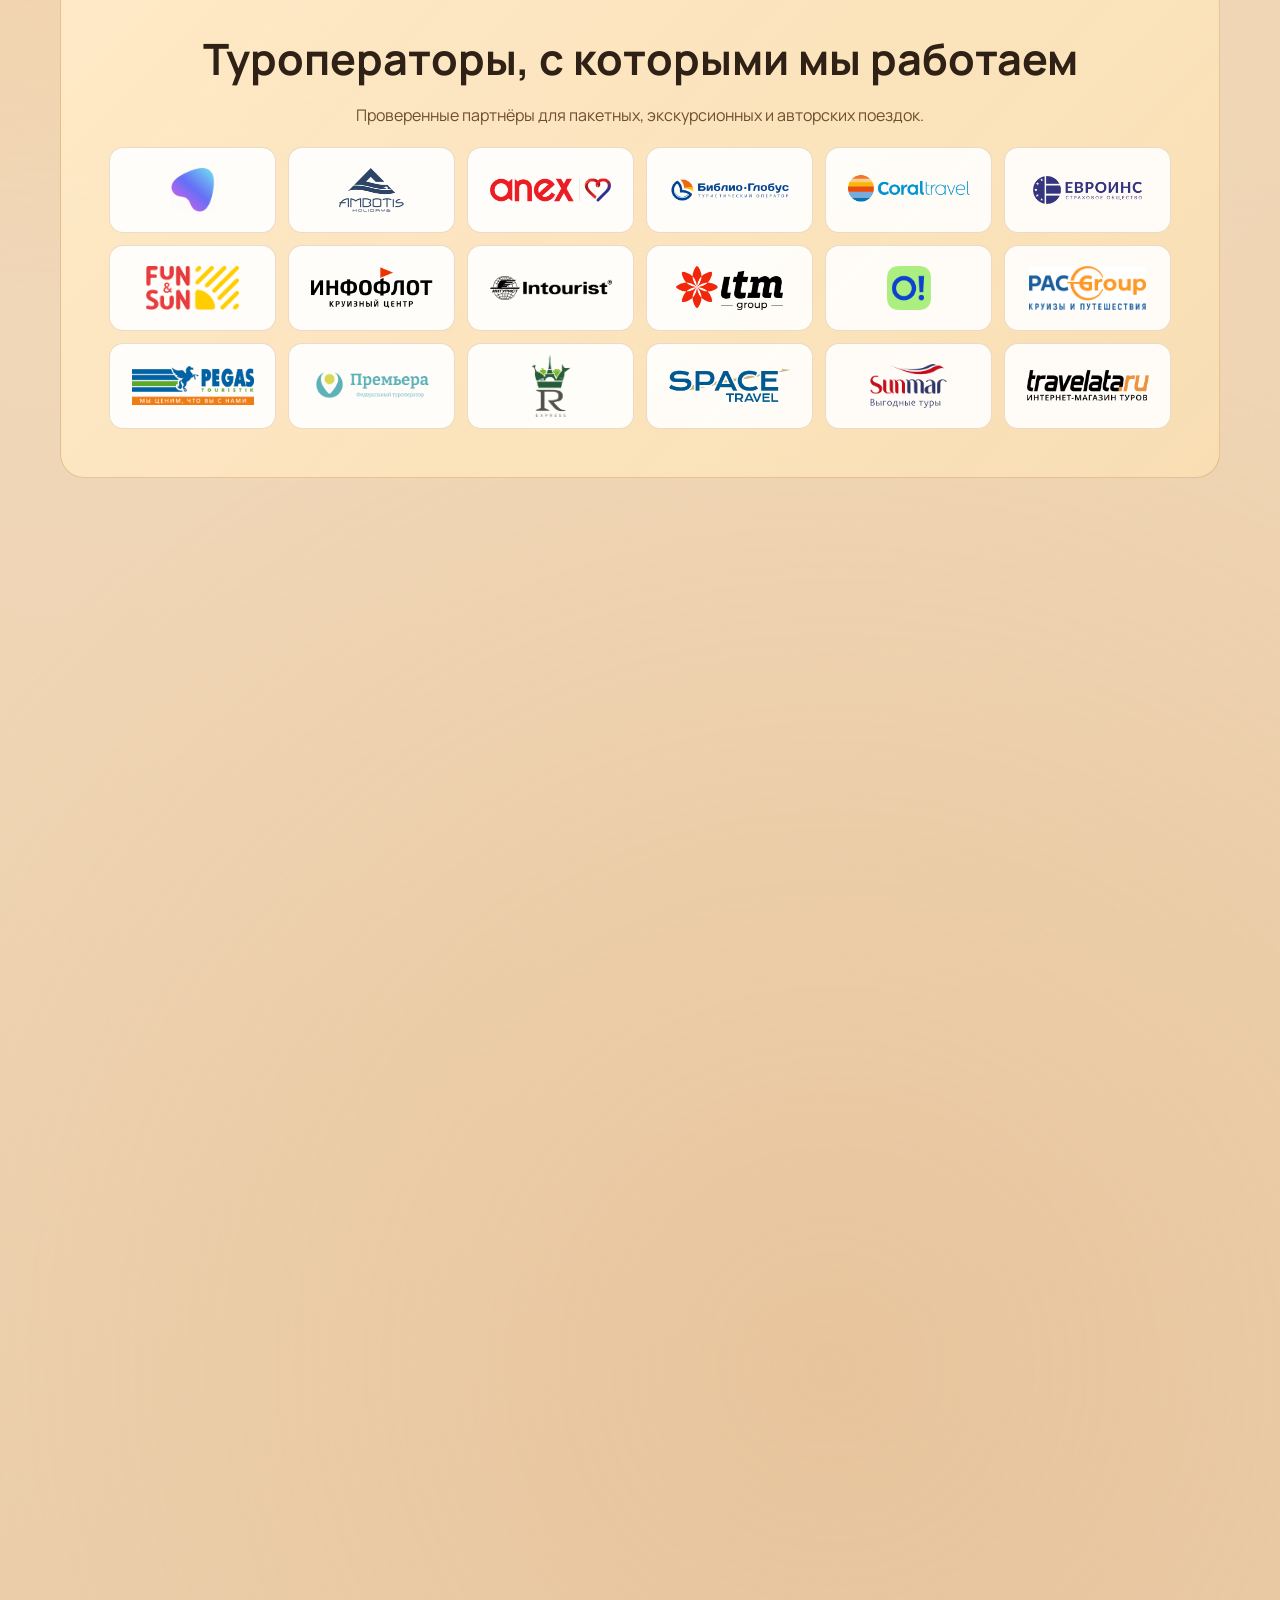
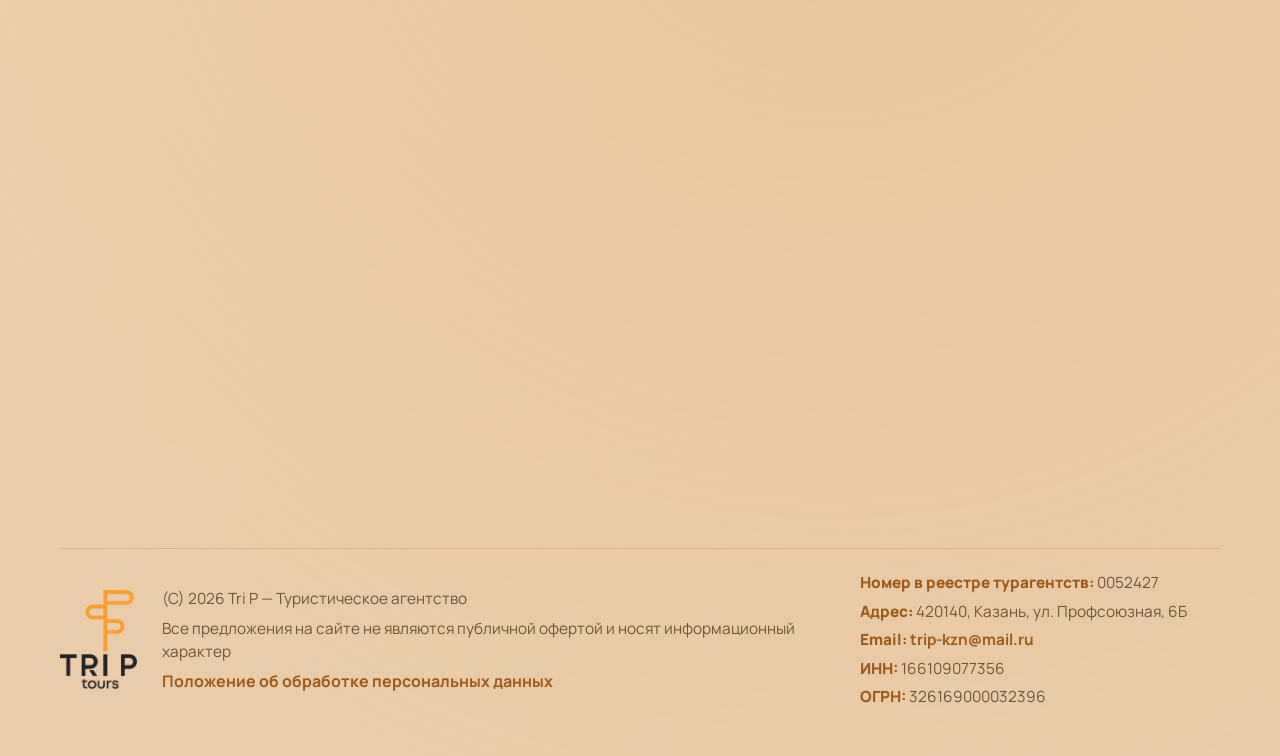
==== commit d13aa154: "add map, tour operators and another fixes" ====
--- a/services/website/static/index.html
+++ b/services/website/static/index.html
@@ -10,7 +10,7 @@
       href="https://fonts.googleapis.com/css2?family=Manrope:wght@400;500;600;700;800&display=swap"
       rel="stylesheet"
     />
-    <link rel="icon" type="image/png" href="assets/logo-trip.png" />
+    <link rel="icon" type="image/png" href="assets/favicon.png" />
     <link rel="stylesheet" href="styles.css" />
   </head>
   <body>
@@ -57,11 +57,6 @@
             </div>
           </div>
 
-          <div class="hero-orbit" aria-hidden="true">
-            <div class="orbit-ring"></div>
-            <div class="orbit-core">✈</div>
-          </div>
-
         </div>
       </section>
 
@@ -163,6 +158,33 @@
         </div>
       </section>
 
+      <section class="section reveal-item operators-section" id="operators">
+        <div class="container cta-box">
+          <h2>Туроператоры, с которыми мы работаем</h2>
+          <p>Проверенные партнёры для пакетных, экскурсионных и авторских поездок.</p>
+          <div class="operators-grid" aria-label="Логотипы туроператоров">
+            <article class="operator-logo-card"><img src="assets/logos/alean.png" alt="Alean" loading="lazy" /></article>
+            <article class="operator-logo-card"><img src="assets/logos/ambotis.png" alt="Ambotis" loading="lazy" /></article>
+            <article class="operator-logo-card"><img src="assets/logos/anex.png" alt="Anex" loading="lazy" /></article>
+            <article class="operator-logo-card"><img src="assets/logos/biblioglobus.png" alt="Библио-Глобус" loading="lazy" /></article>
+            <article class="operator-logo-card"><img src="assets/logos/coral.png" alt="Coral" loading="lazy" /></article>
+            <article class="operator-logo-card"><img src="assets/logos/euroins.png" alt="Euroins" loading="lazy" /></article>
+            <article class="operator-logo-card"><img src="assets/logos/funsun.png" alt="Fun&Sun" loading="lazy" /></article>
+            <article class="operator-logo-card"><img src="assets/logos/infoflot.png" alt="Инфофлот" loading="lazy" /></article>
+            <article class="operator-logo-card"><img src="assets/logos/intourist.png" alt="Intourist" loading="lazy" /></article>
+            <article class="operator-logo-card"><img src="assets/logos/itmgroup.png" alt="ITM Group" loading="lazy" /></article>
+            <article class="operator-logo-card"><img src="assets/logos/ostrovok.png" alt="Ostrovok" loading="lazy" /></article>
+            <article class="operator-logo-card"><img src="assets/logos/pacgroup.png" alt="PAC Group" loading="lazy" /></article>
+            <article class="operator-logo-card"><img src="assets/logos/pegas.png" alt="Pegas" loading="lazy" /></article>
+            <article class="operator-logo-card"><img src="assets/logos/premiera.png" alt="Премьера" loading="lazy" /></article>
+            <article class="operator-logo-card operator-logo-card--r-express"><img src="assets/logos/r-express.png" alt="R-Express" loading="lazy" /></article>
+            <article class="operator-logo-card"><img src="assets/logos/space-travel.png" alt="Space Travel" loading="lazy" /></article>
+            <article class="operator-logo-card"><img src="assets/logos/sunmar.png" alt="Sunmar" loading="lazy" /></article>
+            <article class="operator-logo-card"><img src="assets/logos/travelata.png" alt="Travelata" loading="lazy" /></article>
+          </div>
+        </div>
+      </section>
+
       <section class="section cta reveal-item" id="trip-form">
         <div class="container cta-box form-box">
           <h2>Оставьте заявку на подбор тура</h2>
@@ -193,6 +215,13 @@
               </p>
             </div>
           </form>
+        </div>
+      </section>
+
+      <section class="section reveal-item map-section" id="office-map">
+        <div class="container cta-box form-box">
+          <h2>Как нас найти</h2>
+          <div id="map" style="width: 100%; height: 400px;"></div>
         </div>
       </section>
 
@@ -239,6 +268,30 @@
     </footer>
 
     <script defer src="https://tourvisor.ru/module/init.js"></script>
+    <script src="https://api-maps.yandex.ru/2.1/?apikey=7b41d83b-32fc-45fa-bdab-372d161210b2&lang=ru_RU" type="text/javascript"></script>
+    <script type="text/javascript">
+      ymaps.ready(init);
+      function init() {
+        var myMap = new ymaps.Map("map", {
+          center: [55.762181, 49.260430],
+          zoom: 12,
+          controls: ['zoomControl', 'typeSelector']
+        });
+
+        var myPlacemark = new ymaps.Placemark(
+          [55.762181, 49.260430],
+          {
+            hintContent: 'Наш офис',
+            balloonContent: 'Адрес: г. Казань, ул. Профсоюзная (Вознесенское), 6Б'
+          },
+          {
+            preset: 'islands#redDotIcon'
+          }
+        );
+
+        myMap.geoObjects.add(myPlacemark);
+      }
+    </script>
     <script src="script.js"></script>
   </body>
 </html>
--- a/services/website/static/styles.css
+++ b/services/website/static/styles.css
@@ -672,6 +672,10 @@
   padding-top: 3.3rem;
 }
 
+#trip-form {
+  padding-bottom: 2.2rem;
+}
+
 .agency-stats {
   padding-top: 2.2rem;
   padding-bottom: 0.8rem;
@@ -933,8 +937,74 @@
 }
 
 .groups-section {
-  padding-top: 1rem;
+  padding-top: 1.1rem;
   padding-bottom: 1.5rem;
+}
+
+.map-section {
+  padding-top: 2.9rem;
+  padding-bottom: 2.9rem;
+}
+
+.map-section .cta-box {
+  text-align: left;
+}
+
+.map-section #map {
+  margin-top: 1rem;
+  border-radius: 18px;
+  overflow: hidden;
+}
+
+.operators-section {
+  padding-top: 3.3rem;
+  padding-bottom: 0.6rem;
+}
+
+.operators-section .cta-box {
+  text-align: center;
+}
+
+.operators-grid {
+  margin-top: 1rem;
+  display: grid;
+  grid-template-columns: repeat(6, minmax(0, 1fr));
+  gap: 0.75rem;
+}
+
+.operator-logo-card {
+  min-height: 86px;
+  border: 1px solid rgba(183, 119, 54, 0.26);
+  border-radius: 14px;
+  background: rgba(255, 255, 255, 0.9);
+  display: grid;
+  place-items: center;
+  padding: 0.55rem;
+  transition: transform 0.22s ease, border-color 0.22s ease, box-shadow 0.22s ease;
+}
+
+.operator-logo-card img {
+  width: 100%;
+  max-width: 122px;
+  max-height: 44px;
+  object-fit: contain;
+  opacity: 1;
+  transition: opacity 0.22s ease;
+}
+
+.operator-logo-card:hover {
+  transform: translateY(-2px);
+  border-color: rgba(228, 129, 28, 0.62);
+  box-shadow: 0 10px 20px rgba(148, 93, 38, 0.14);
+}
+
+.operator-logo-card:hover img {
+  opacity: 1;
+}
+
+.operator-logo-card--r-express img {
+  max-height: 62px;
+  max-width: 96px;
 }
 
 .groups-section .cta-box {
@@ -1080,37 +1150,76 @@
 }
 
 .privacy-doc h1 {
-  margin-bottom: 0.9rem;
+  margin-bottom: 1.5rem;
   font-size: clamp(1.75rem, 3.2vw, 2.45rem);
+  color: #6f431a;
+  line-height: 1.2;
 }
 
 .privacy-owner {
-  margin-bottom: 1rem;
+  margin-bottom: 1.6rem;
   font-weight: 600;
+  color: #6f4e2f;
 }
 
 .privacy-doc p {
-  margin: 0 0 0.85rem;
+  margin: 0 0 0.95rem;
   max-width: none;
+  color: #5d3f24;
+  line-height: 1.6;
 }
 
 .privacy-doc h2 {
-  margin-top: 1.2rem;
-  margin-bottom: 0.55rem;
-  font-size: 1.15rem;
-  color: #7a4b1e;
-}
-
-.privacy-doc ol,
+  margin-top: 2rem;
+  margin-bottom: 0.95rem;
+  font-size: clamp(1.2rem, 2vw, 1.38rem);
+  color: #6f431a;
+  line-height: 1.25;
+}
+
+.privacy-doc h3 {
+  margin-top: 1.35rem;
+  margin-bottom: 0.7rem;
+  font-size: clamp(1.05rem, 1.8vw, 1.18rem);
+  color: #6f431a;
+  line-height: 1.3;
+}
+
 .privacy-doc ul {
-  margin: 0 0 0.35rem;
-  padding-left: 1.25rem;
+  margin: 0 0 1rem;
+  padding-left: 1.2rem;
+  list-style: disc;
   color: #5d3f24;
-  line-height: 1.5;
+  line-height: 1.6;
+}
+
+.privacy-doc ul.numbered-list {
+  list-style: none;
+}
+
+.privacy-doc ul ul {
+  margin-top: 0.45rem;
+  margin-bottom: 0.85rem;
+  padding-left: 1.5rem;
+}
+
+.privacy-doc ul ul ul {
+  padding-left: 1.8rem;
+}
+
+.privacy-doc ul.numbered-list ul,
+.privacy-doc ul.numbered-list ul ul {
+  list-style: none;
 }
 
 .privacy-doc li {
-  margin-bottom: 0.4rem;
+  margin-bottom: 0.45rem;
+}
+
+.privacy-doc p + ul,
+.privacy-doc p + h3,
+.privacy-doc ul + p {
+  margin-top: 0.45rem;
 }
 
 .why-head {
@@ -1327,6 +1436,10 @@
     grid-template-columns: 1fr;
   }
 
+  .operators-grid {
+    grid-template-columns: repeat(4, minmax(0, 1fr));
+  }
+
   .why-grid {
     grid-template-columns: repeat(2, minmax(0, 1fr));
   }
@@ -1380,4 +1493,13 @@
     max-width: none;
   }
 
-}
+  .operators-grid {
+    grid-template-columns: repeat(2, minmax(0, 1fr));
+    gap: 0.65rem;
+  }
+
+  .operator-logo-card {
+    min-height: 78px;
+  }
+
+}
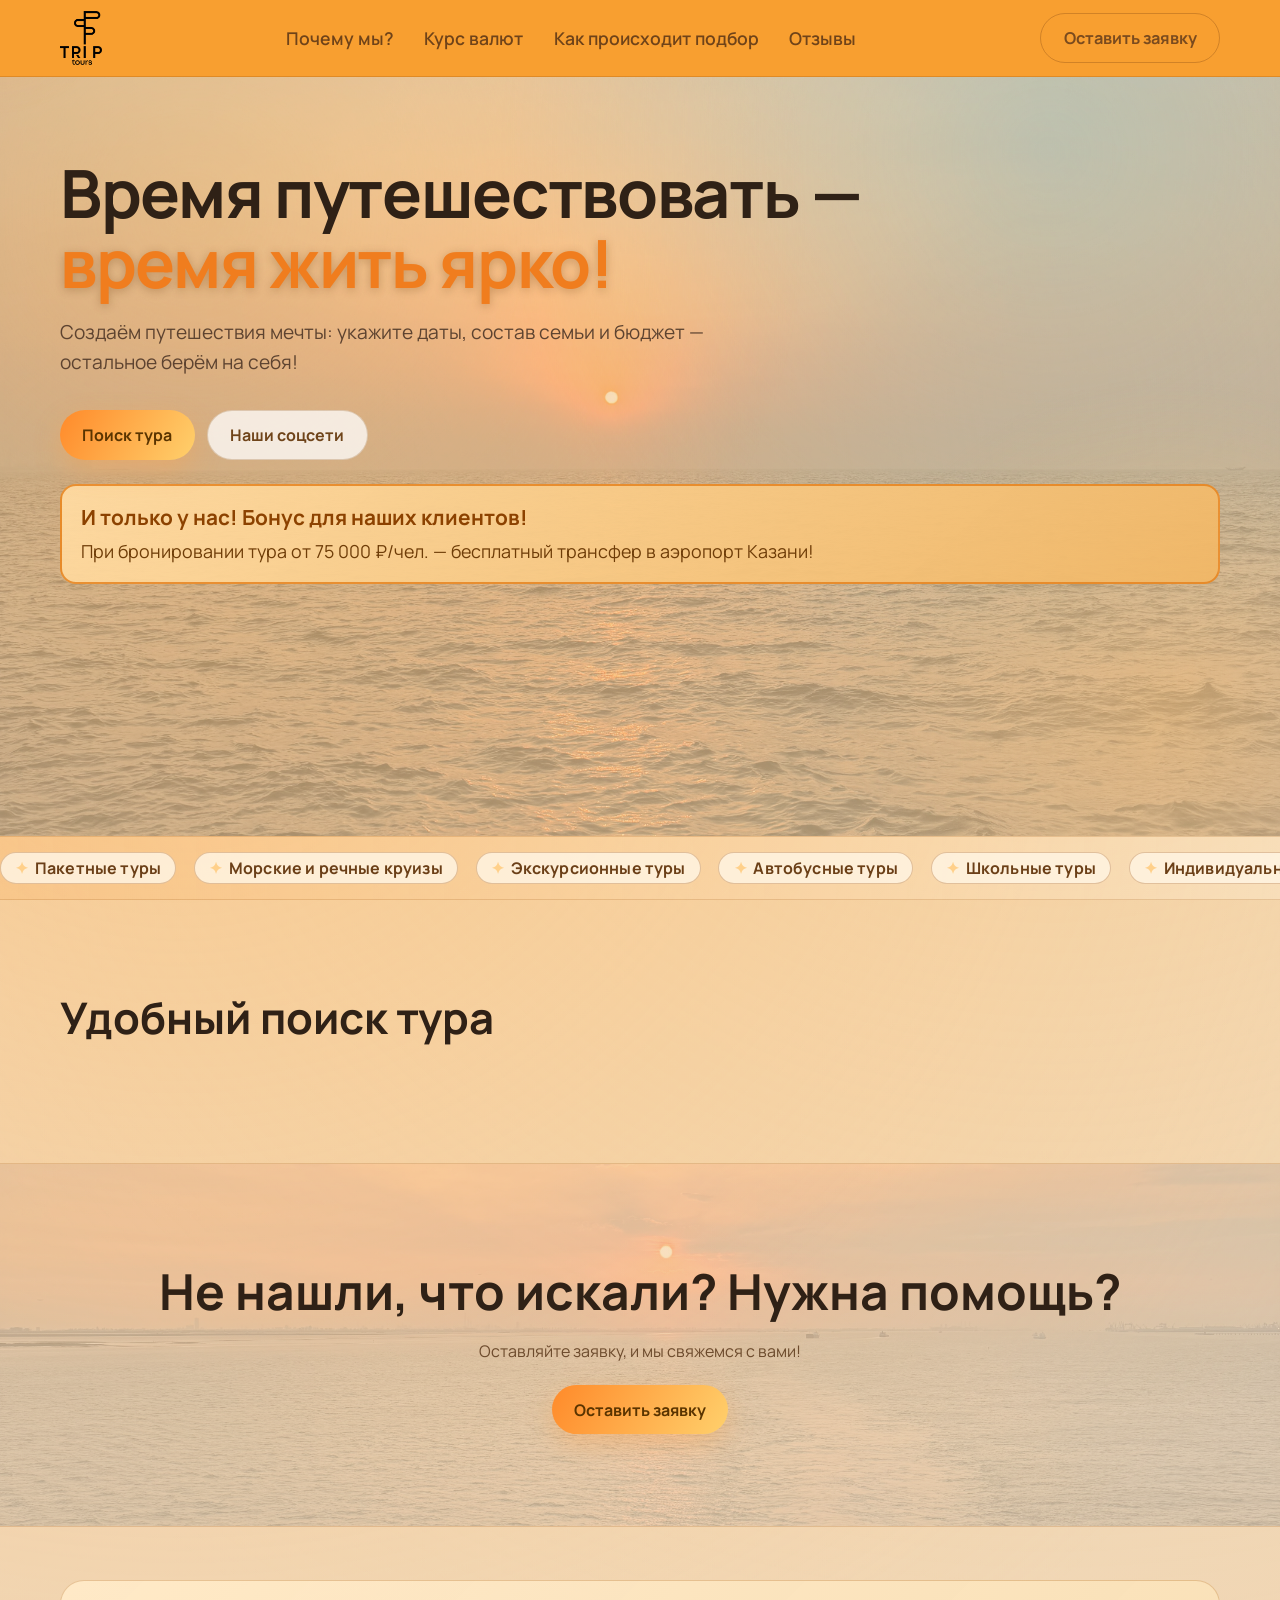
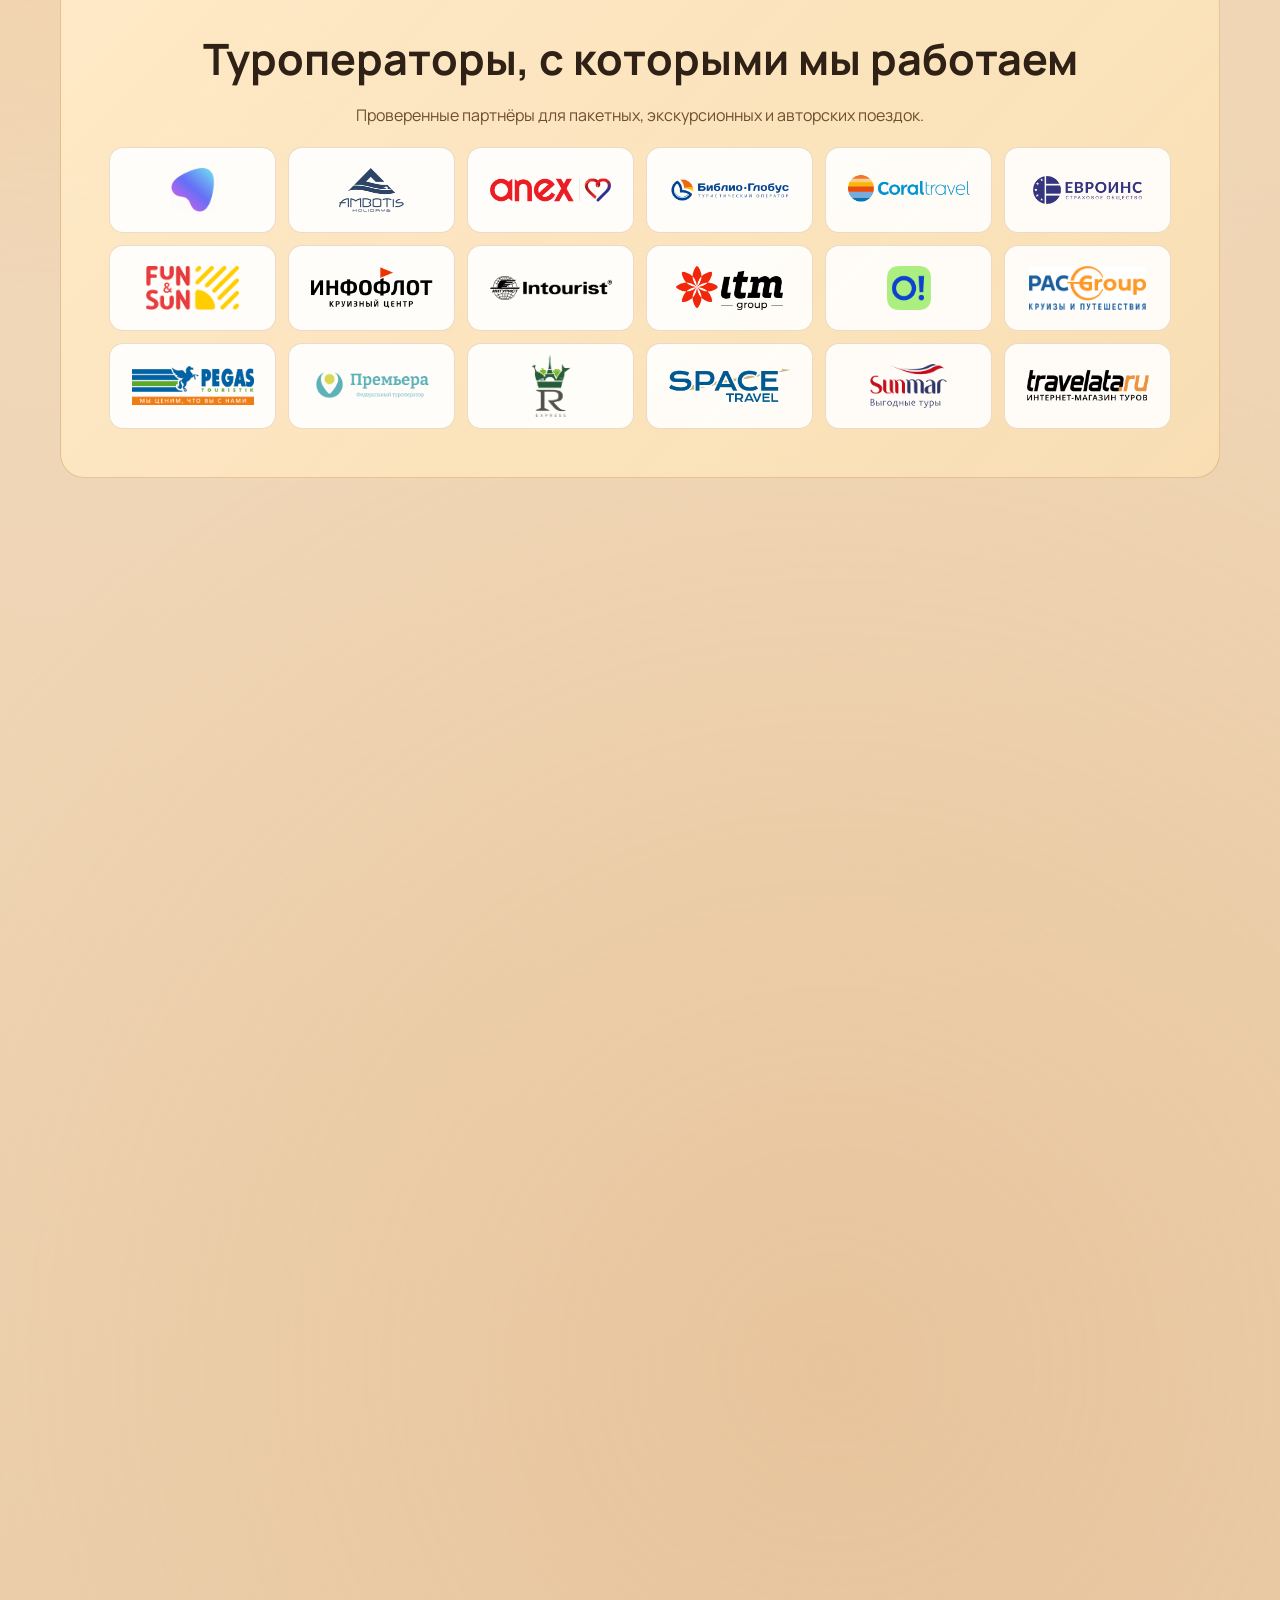
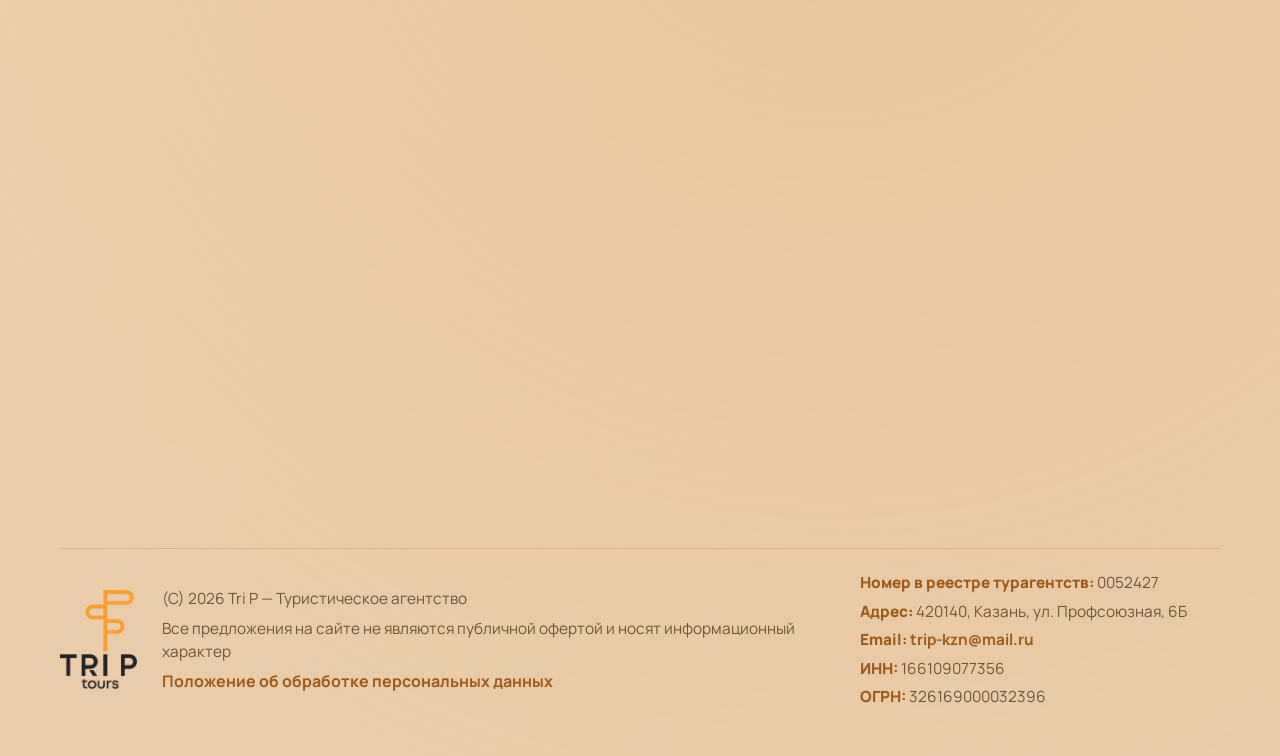
==== commit 20d6912f: "why-us upgrade" ====
--- a/services/website/static/index.html
+++ b/services/website/static/index.html
@@ -47,7 +47,7 @@
               остальное берём на себя!
             </p>
             <div class="hero-actions">
-              <a href="#tourvisor-search" class="btn btn-primary">Хочу в путешествие</a>
+              <a href="#tourvisor-search" class="btn btn-primary">Поиск тура</a>
               <a href="#groups" class="btn btn-glass">Наши соцсети</a>
             </div>
 
--- a/services/website/static/styles.css
+++ b/services/website/static/styles.css
@@ -57,7 +57,7 @@
   position: fixed;
   inset: 0 0 auto;
   z-index: 40;
-  background: rgba(255, 210, 140, 0.96);
+  background: #f89f30;
   backdrop-filter: blur(12px);
   border-bottom: 1px solid rgba(174, 97, 18, 0.34);
 }
@@ -1265,6 +1265,17 @@
   box-shadow: 0 14px 30px rgba(148, 93, 38, 0.2);
 }
 
+.agent-quote {
+  border-left: 3px solid rgba(86, 171, 228, 0.8);
+  background: rgba(226, 244, 255, 0.7);
+  border-radius: 10px;
+  padding: 0.65rem 0.85rem;
+  font-size: 0.96rem;
+  line-height: 1.45;
+  color: #2d4e63;
+  box-shadow: inset 0 0 0 1px rgba(113, 191, 239, 0.4);
+}
+
 .agent-text {
   margin: 0;
   color: #5d3f24;
@@ -1385,6 +1396,64 @@
   color: #8f5219;
 }
 
+.reviews-page {
+  padding-top: 7.2rem;
+}
+
+.reviews-page h1 {
+  font-size: clamp(1.75rem, 3.2vw, 2.45rem);
+}
+
+.reviews-head {
+  margin-bottom: 1.4rem;
+}
+
+.reviews-head p {
+  max-width: 760px;
+  color: #6f4e2f;
+  line-height: 1.6;
+}
+
+.reviews-gallery {
+  display: grid;
+  grid-template-columns: repeat(4, minmax(0, 1fr));
+  gap: 0.85rem;
+}
+
+.review-shot {
+  margin: 0;
+  border: 1px solid rgba(183, 119, 54, 0.3);
+  border-radius: 16px;
+  background:
+    radial-gradient(circle at 18% 16%, rgba(255, 204, 140, 0.58) 0%, rgba(255, 204, 140, 0) 48%),
+    radial-gradient(circle at 82% 85%, rgba(255, 186, 105, 0.34) 0%, rgba(255, 186, 105, 0) 46%),
+    linear-gradient(160deg, rgba(255, 255, 255, 0.96) 0%, rgba(255, 239, 214, 0.91) 100%);
+  aspect-ratio: 3 / 5;
+  display: flex;
+  align-items: center;
+  justify-content: center;
+  padding: 0.45rem;
+  overflow: hidden;
+  box-shadow: 0 10px 24px rgba(148, 93, 38, 0.18);
+  transition: transform 0.22s ease, box-shadow 0.22s ease, border-color 0.22s ease;
+}
+
+.review-shot:hover {
+  transform: translateY(-4px);
+  border-color: rgba(228, 129, 28, 0.62);
+  box-shadow: 0 14px 28px rgba(148, 93, 38, 0.26);
+}
+
+.review-shot img {
+  display: block;
+  width: 100%;
+  height: 100%;
+  object-fit: contain;
+  object-position: center;
+  border-radius: 12px;
+  background: rgba(255, 255, 255, 0.72);
+}
+
 .why-agent-card .person-phone {
   margin-top: auto;
 }
@@ -1448,6 +1517,10 @@
     grid-template-columns: 1fr;
   }
 
+  .reviews-gallery {
+    grid-template-columns: repeat(3, minmax(0, 1fr));
+  }
+
   .currency-grid {
     grid-template-columns: 1fr;
   }
@@ -1489,6 +1562,10 @@
     grid-template-columns: 1fr;
   }
 
+  .reviews-gallery {
+    grid-template-columns: 1fr;
+  }
+
   .footer-requisites {
     max-width: none;
   }
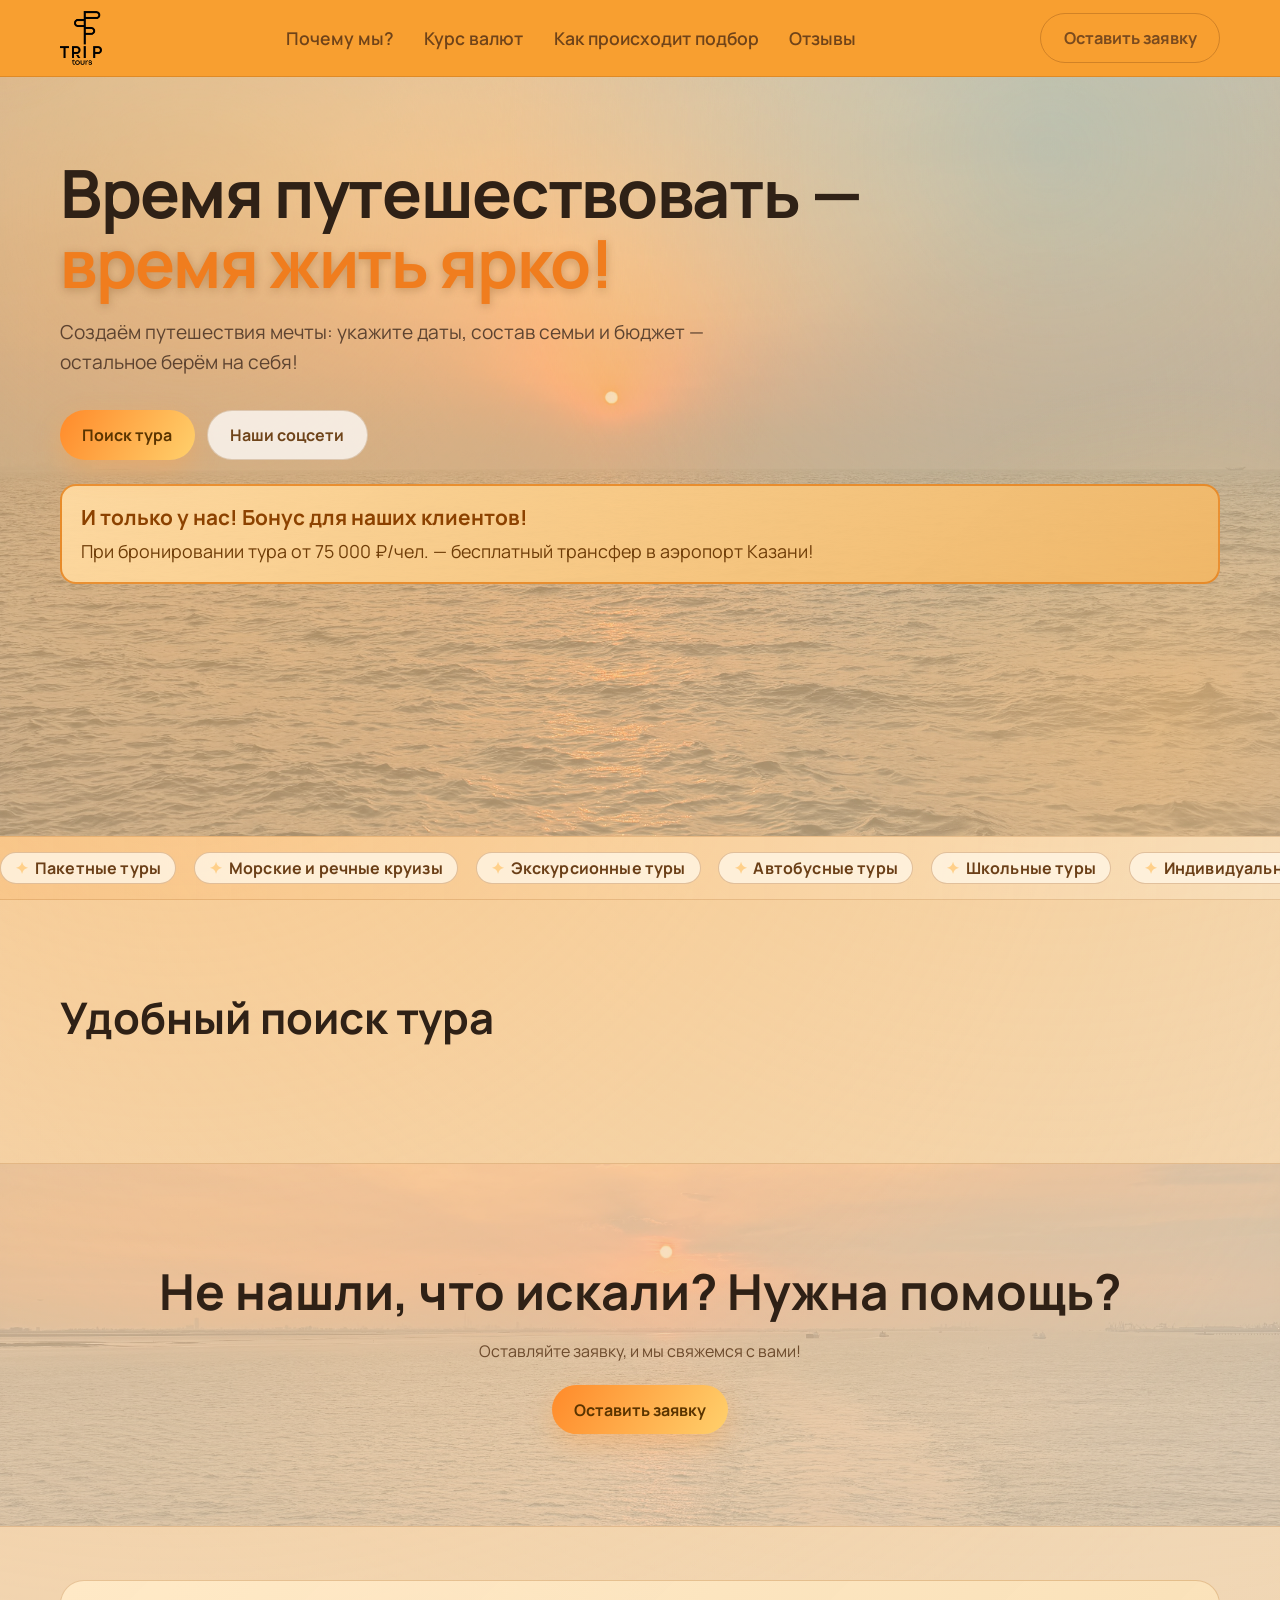
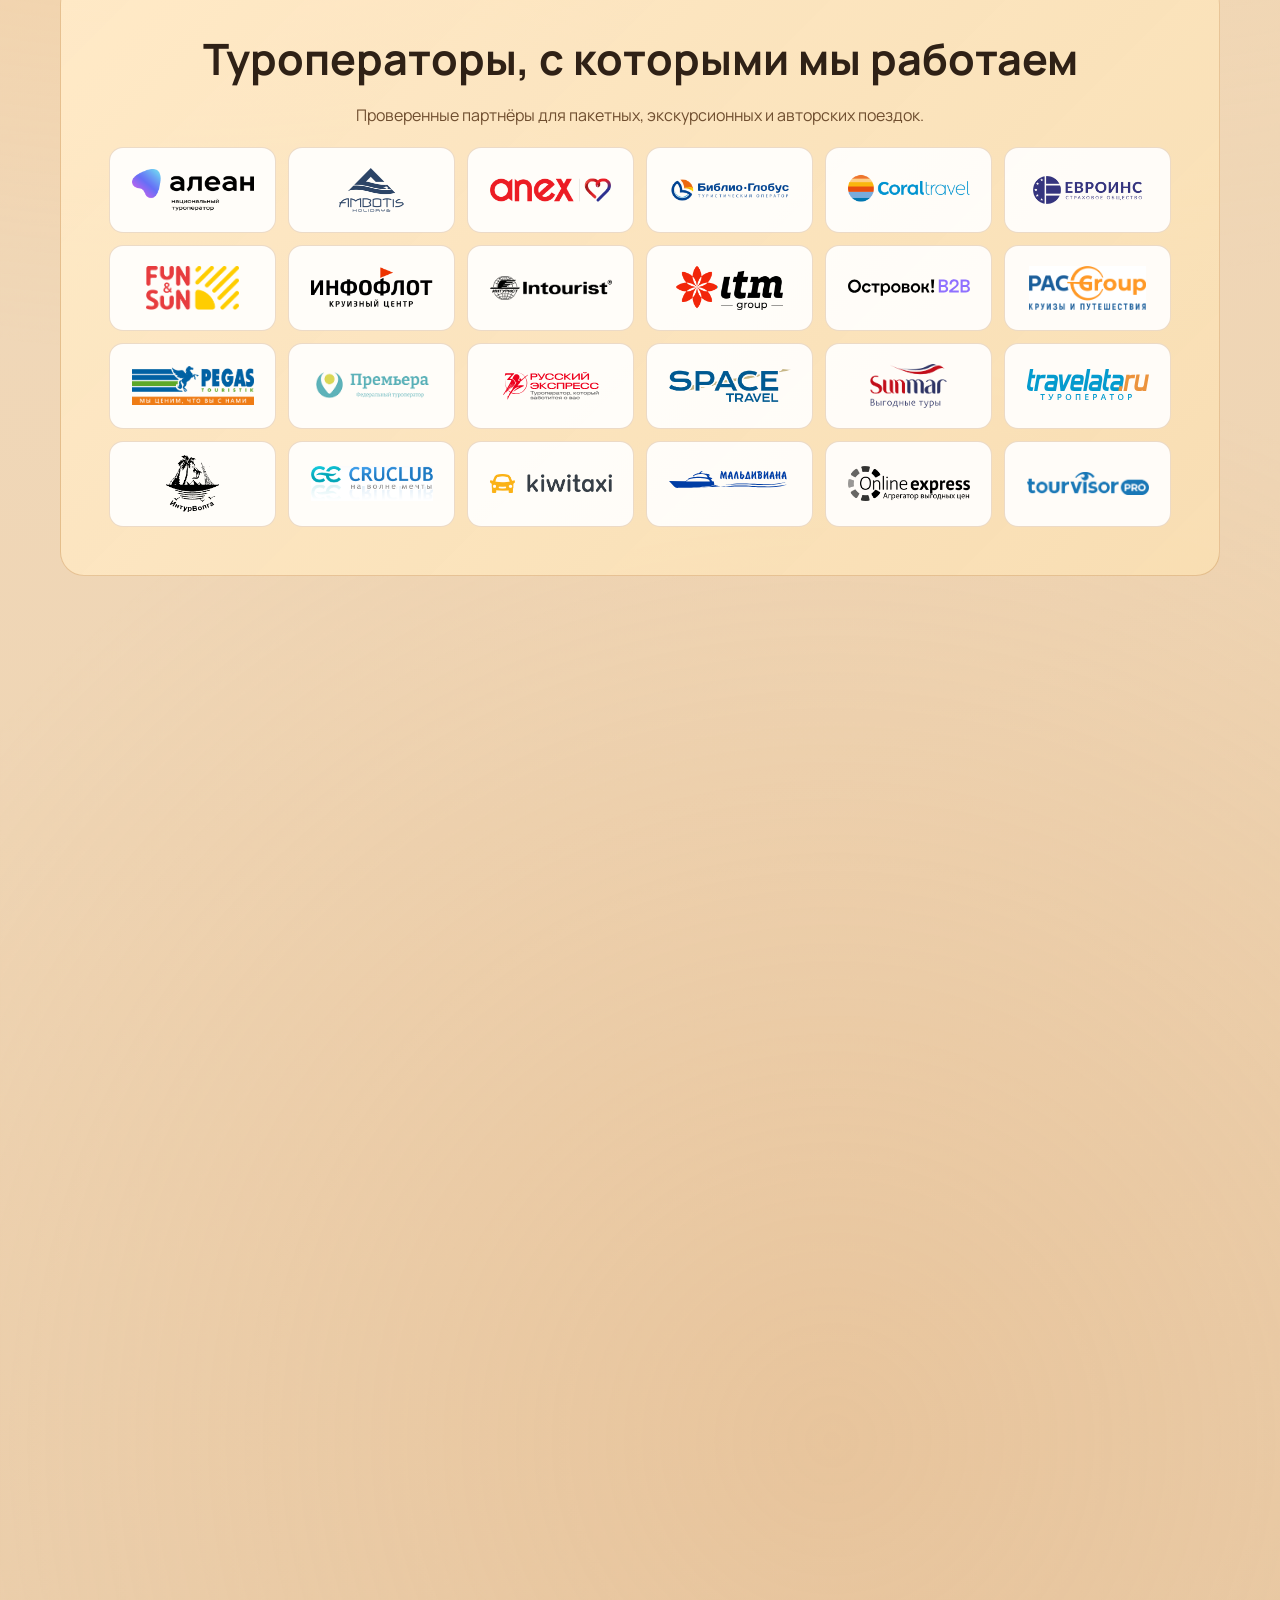
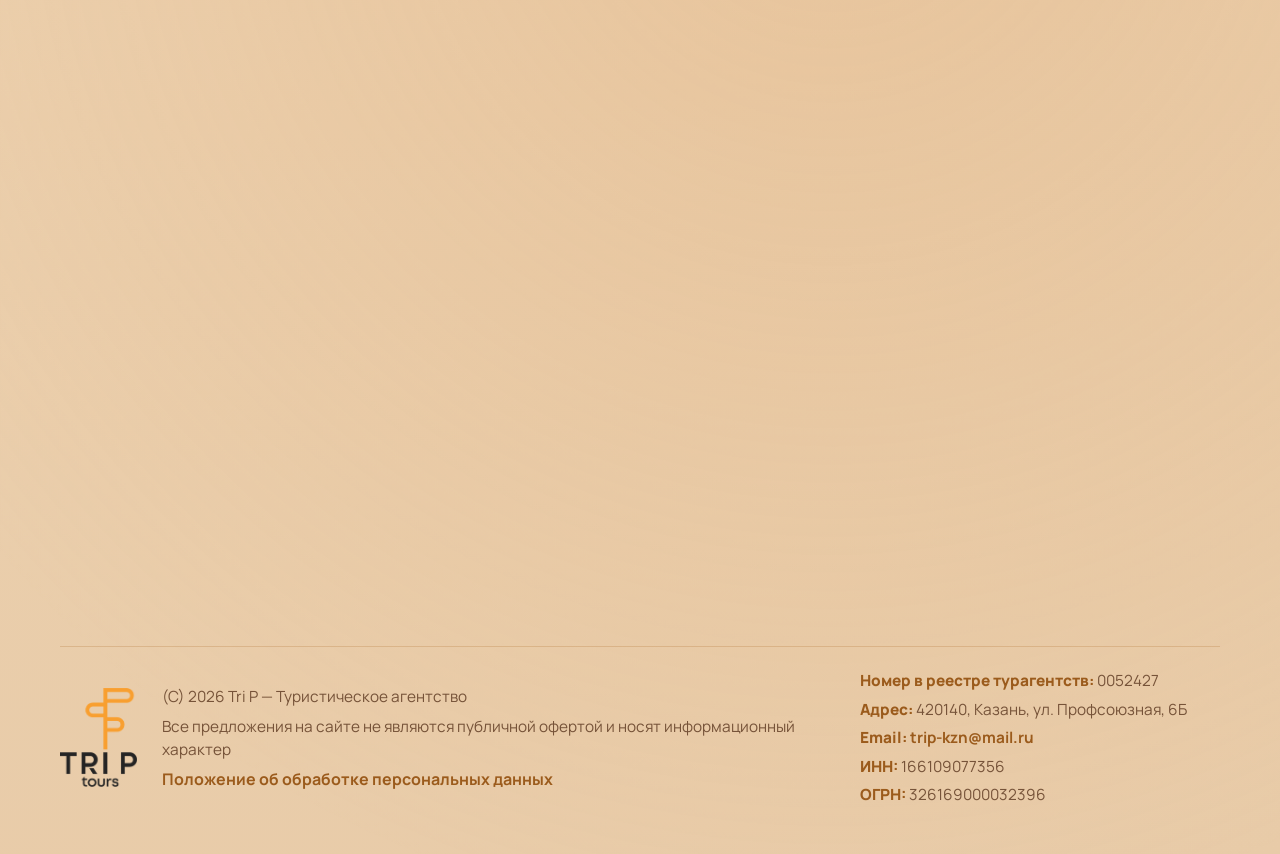
==== commit d1bac793: "add new operators logo" ====
--- a/services/website/static/index.html
+++ b/services/website/static/index.html
@@ -3,7 +3,7 @@
   <head>
     <meta charset="UTF-8" />
     <meta name="viewport" content="width=device-width, initial-scale=1.0" />
-    <title>TriP — Турагентство для всех</title>
+    <title>Trip - Путешествуя по планете</title>
     <link rel="preconnect" href="https://fonts.googleapis.com" />
     <link rel="preconnect" href="https://fonts.gstatic.com" crossorigin />
     <link
@@ -173,14 +173,20 @@
             <article class="operator-logo-card"><img src="assets/logos/infoflot.png" alt="Инфофлот" loading="lazy" /></article>
             <article class="operator-logo-card"><img src="assets/logos/intourist.png" alt="Intourist" loading="lazy" /></article>
             <article class="operator-logo-card"><img src="assets/logos/itmgroup.png" alt="ITM Group" loading="lazy" /></article>
-            <article class="operator-logo-card"><img src="assets/logos/ostrovok.png" alt="Ostrovok" loading="lazy" /></article>
+            <article class="operator-logo-card"><img src="assets/logos/ostrovok_b2b.svg" alt="Ostrovok B2B" loading="lazy" /></article>
             <article class="operator-logo-card"><img src="assets/logos/pacgroup.png" alt="PAC Group" loading="lazy" /></article>
             <article class="operator-logo-card"><img src="assets/logos/pegas.png" alt="Pegas" loading="lazy" /></article>
             <article class="operator-logo-card"><img src="assets/logos/premiera.png" alt="Премьера" loading="lazy" /></article>
-            <article class="operator-logo-card operator-logo-card--r-express"><img src="assets/logos/r-express.png" alt="R-Express" loading="lazy" /></article>
+            <article class="operator-logo-card operator-logo-card--r-express"><img src="assets/logos/r-express.svg" alt="R-Express" loading="lazy" /></article>
             <article class="operator-logo-card"><img src="assets/logos/space-travel.png" alt="Space Travel" loading="lazy" /></article>
             <article class="operator-logo-card"><img src="assets/logos/sunmar.png" alt="Sunmar" loading="lazy" /></article>
-            <article class="operator-logo-card"><img src="assets/logos/travelata.png" alt="Travelata" loading="lazy" /></article>
+            <article class="operator-logo-card"><img src="assets/logos/travelata.svg" alt="Travelata" loading="lazy" /></article>
+            <article class="operator-logo-card operator-logo-card--intourvolga"><img src="assets/logos/intourvolga.png" alt="Intourvolga" loading="lazy" /></article>
+            <article class="operator-logo-card"><img src="assets/logos/cruclub.png" alt="CruClub" loading="lazy" /></article>
+            <article class="operator-logo-card"><img src="assets/logos/kiwitaxi.png" alt="Kiwitaxi" loading="lazy" /></article>
+            <article class="operator-logo-card"><img src="assets/logos/maldiviana.svg" alt="Maldiviana" loading="lazy" /></article>
+            <article class="operator-logo-card"><img src="assets/logos/onlineexpress.png" alt="Online Express" loading="lazy" /></article>
+            <article class="operator-logo-card"><img src="assets/logos/tourvisor.png" alt="Tourvisor" loading="lazy" /></article>
           </div>
         </div>
       </section>
--- a/services/website/static/styles.css
+++ b/services/website/static/styles.css
@@ -961,6 +961,10 @@
   padding-bottom: 0.6rem;
 }
 
+#operators {
+  scroll-margin-top: 96px;
+}
+
 .operators-section .cta-box {
   text-align: center;
 }
@@ -1005,6 +1009,11 @@
 .operator-logo-card--r-express img {
   max-height: 62px;
   max-width: 96px;
+}
+
+.operator-logo-card--intourvolga img {
+  max-width: 159px;
+  max-height: 57px;
 }
 
 .groups-section .cta-box {
@@ -1245,6 +1254,79 @@
   display: flex;
   align-items: center;
   box-shadow: 0 10px 24px rgba(148, 93, 38, 0.18);
+}
+
+.why-item--action {
+  position: relative;
+  overflow: hidden;
+  isolation: isolate;
+  align-items: center;
+  justify-content: flex-start;
+  gap: 0.4rem;
+}
+
+.why-item--link {
+  position: relative;
+  display: flex;
+  align-items: center;
+  justify-content: flex-start;
+  min-height: 110px;
+  color: #113a72;
+  font-weight: 800;
+  letter-spacing: 0.01em;
+  background: linear-gradient(145deg, #7fc7ff 0%, #9fd6ff 52%, #69b8fb 100%);
+  border: 1px solid rgba(42, 119, 194, 0.4);
+  box-shadow: 0 10px 22px rgba(38, 120, 195, 0.24);
+  transition: transform 0.28s ease, box-shadow 0.28s ease, color 0.28s ease, filter 0.28s ease;
+}
+
+.why-item--link::before {
+  content: "";
+  position: absolute;
+  inset: -1px;
+  border-radius: inherit;
+  background:
+    conic-gradient(
+      from 0deg,
+      rgba(127, 220, 255, 0) 0deg,
+      rgba(127, 220, 255, 0) 55deg,
+      rgba(157, 240, 255, 0.95) 76deg,
+      rgba(127, 220, 255, 0) 95deg,
+      rgba(127, 220, 255, 0) 235deg,
+      rgba(157, 240, 255, 0.95) 255deg,
+      rgba(127, 220, 255, 0) 275deg,
+      rgba(127, 220, 255, 0) 360deg
+    );
+  animation: why-neon-orbit 6.5s linear infinite;
+  filter: drop-shadow(0 0 5px rgba(123, 228, 255, 0.95));
+  z-index: -2;
+}
+
+.why-item--link::after {
+  content: "";
+  position: absolute;
+  inset: 2px;
+  border-radius: 13px;
+  background: linear-gradient(145deg, #88ccff 0%, #a8dcff 52%, #73bffe 100%);
+  z-index: -1;
+}
+
+.why-item--link:hover {
+  transform: translateY(-2px);
+  color: #0a2d58;
+  filter: saturate(1.06);
+  box-shadow: 0 13px 26px rgba(24, 106, 186, 0.34), 0 0 14px rgba(127, 220, 255, 0.4);
+}
+
+.why-item--link:hover::before {
+  animation-duration: 5.2s;
+  filter: drop-shadow(0 0 7px rgba(168, 245, 255, 1));
+}
+
+@keyframes why-neon-orbit {
+  to {
+    transform: rotate(360deg);
+  }
 }
 
 .why-agents-section {
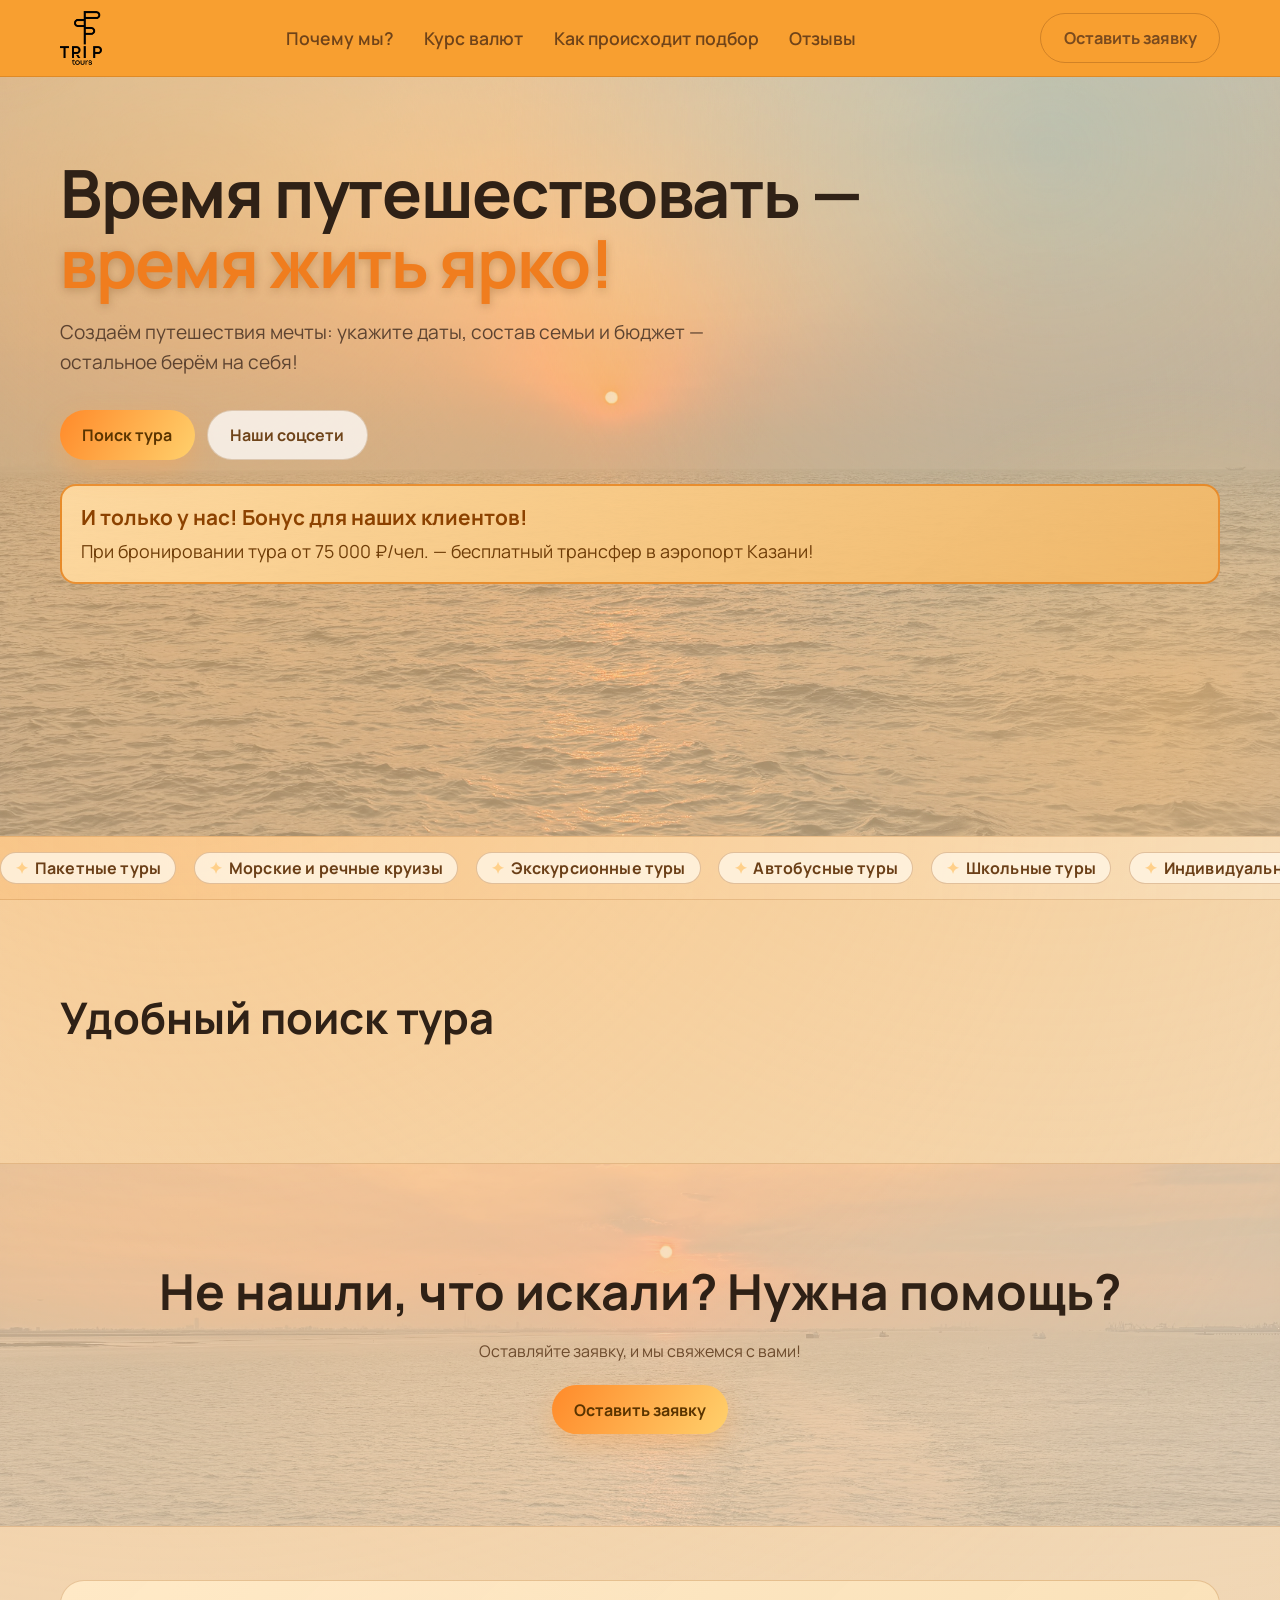
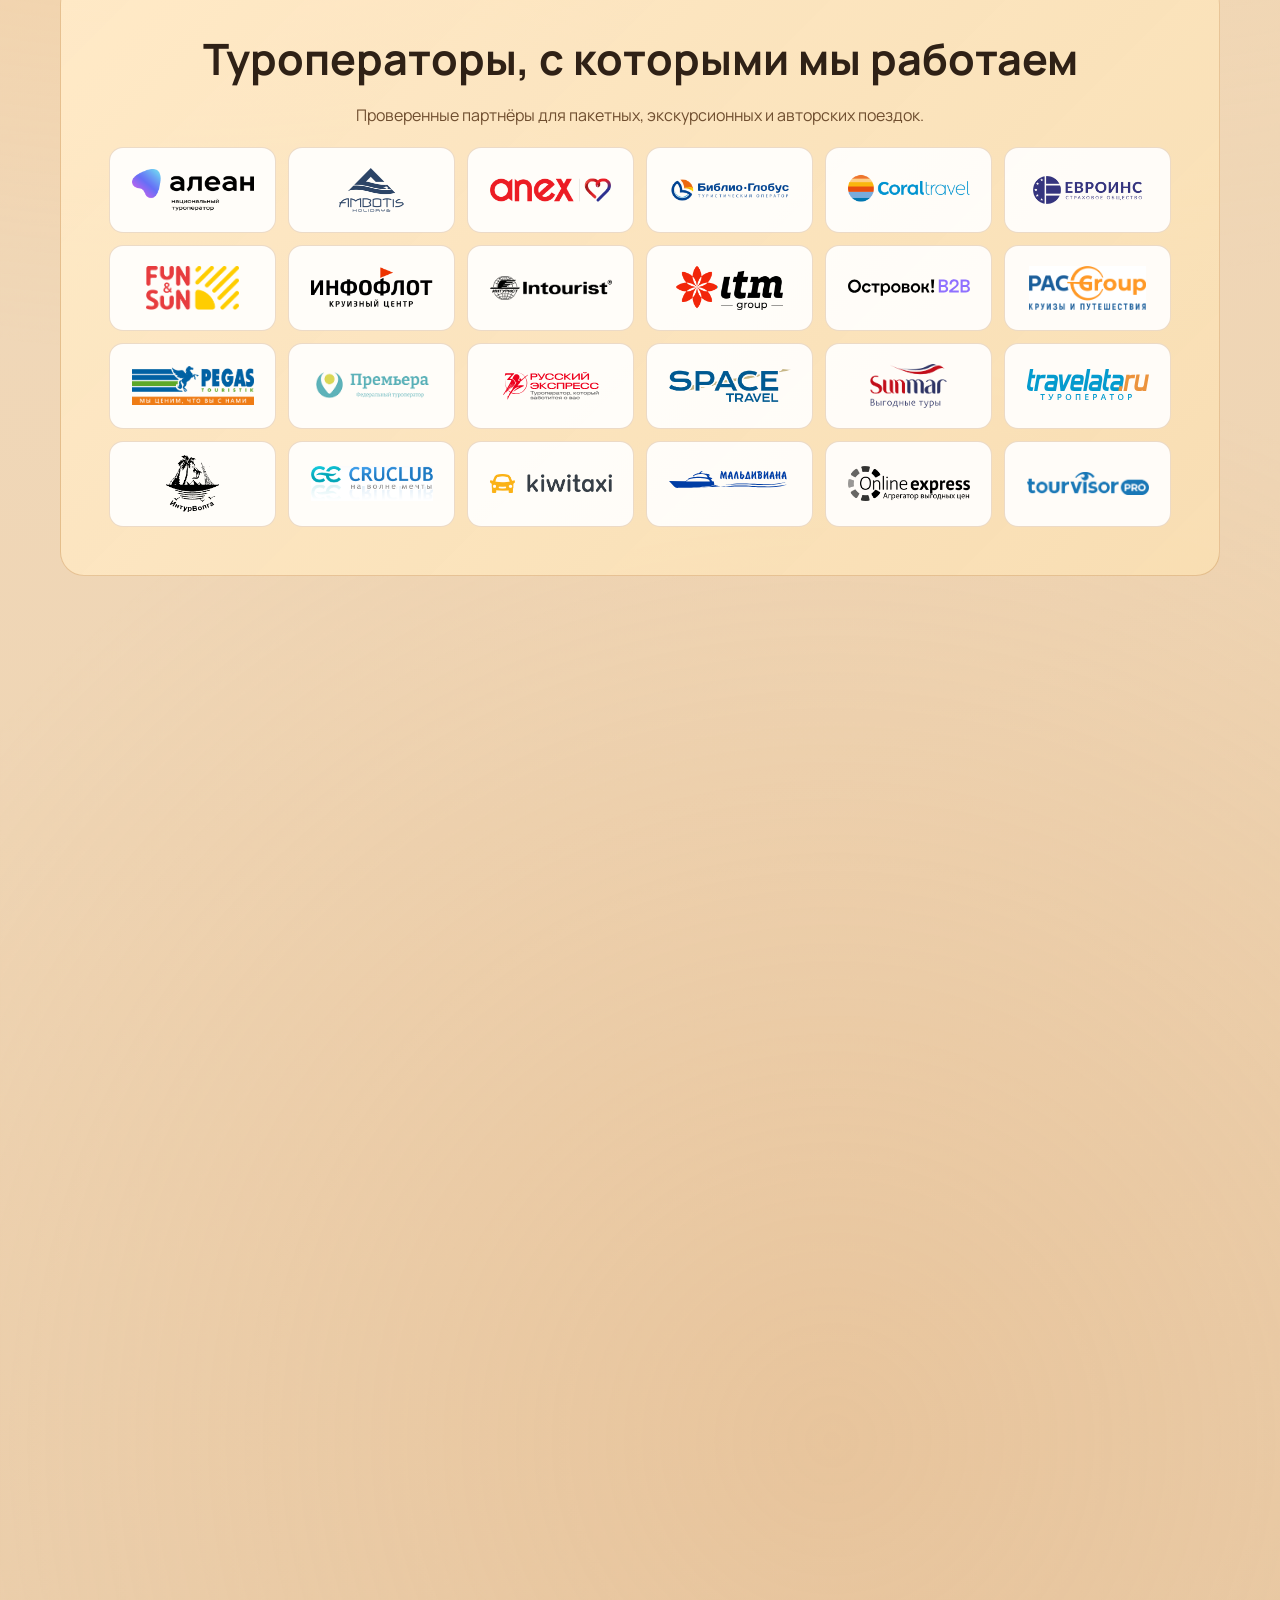
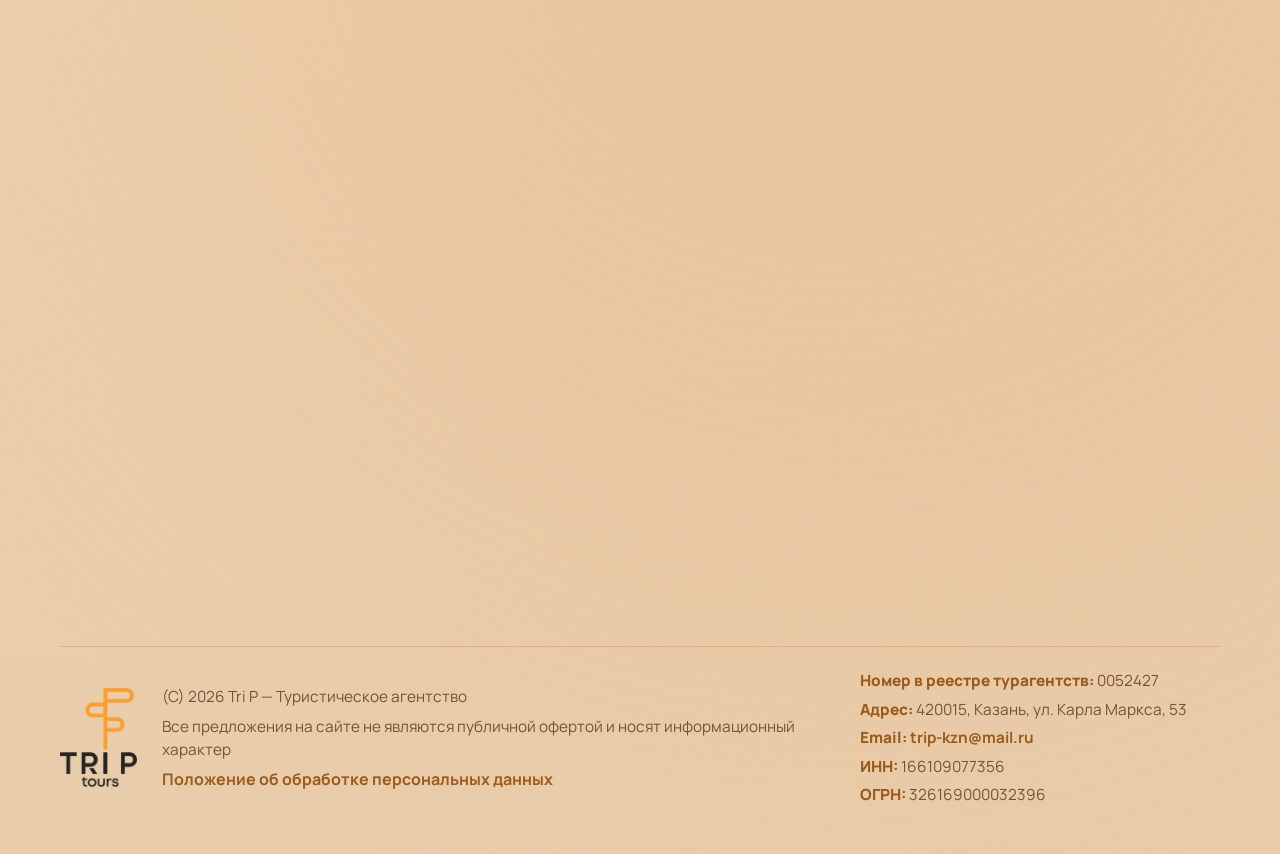
==== commit 9f2798ee: "new office + fix currency" ====
--- a/services/website/static/index.html
+++ b/services/website/static/index.html
@@ -265,7 +265,7 @@
         </div>
         <div class="footer-requisites" id="requisites">
           <p><span>Номер в реестре турагентств:</span> 0052427</p>
-          <p><span>Адрес:</span> 420140, Казань, ул. Профсоюзная, 6Б</p>
+          <p><span>Адрес:</span> 420015, Казань, ул. Карла Маркса, 53</p>
           <p><span>Email:</span> <a href="mailto:trip-kzn@mail.ru">trip-kzn@mail.ru</a></p>
           <p><span>ИНН:</span> 166109077356</p>
           <p><span>ОГРН:</span> 326169000032396</p>
@@ -278,24 +278,40 @@
     <script type="text/javascript">
       ymaps.ready(init);
       function init() {
-        var myMap = new ymaps.Map("map", {
-          center: [55.762181, 49.260430],
-          zoom: 12,
-          controls: ['zoomControl', 'typeSelector']
-        });
-
-        var myPlacemark = new ymaps.Placemark(
-          [55.762181, 49.260430],
-          {
-            hintContent: 'Наш офис',
-            balloonContent: 'Адрес: г. Казань, ул. Профсоюзная (Вознесенское), 6Б'
+        var officeAddress = 'Казань, улица Карла Маркса, 53';
+        // Запасные координаты офиса на случай, если геокодер недоступен.
+        var fallbackCoords = [55.79555, 49.13424];
+
+        function renderMap(coords) {
+          var myMap = new ymaps.Map("map", {
+            center: coords,
+            zoom: 17,
+            controls: ['zoomControl', 'typeSelector']
+          });
+
+          var myPlacemark = new ymaps.Placemark(
+            coords,
+            {
+              hintContent: 'Наш офис',
+              balloonContent: 'Адрес: г. Казань, ул. Карла Маркса, 53'
+            },
+            {
+              preset: 'islands#redDotIcon'
+            }
+          );
+
+          myMap.geoObjects.add(myPlacemark);
+        }
+
+        ymaps.geocode(officeAddress, { results: 1 }).then(
+          function (res) {
+            var firstResult = res.geoObjects.get(0);
+            renderMap(firstResult ? firstResult.geometry.getCoordinates() : fallbackCoords);
           },
-          {
-            preset: 'islands#redDotIcon'
+          function () {
+            renderMap(fallbackCoords);
           }
         );
-
-        myMap.geoObjects.add(myPlacemark);
       }
     </script>
     <script src="script.js"></script>
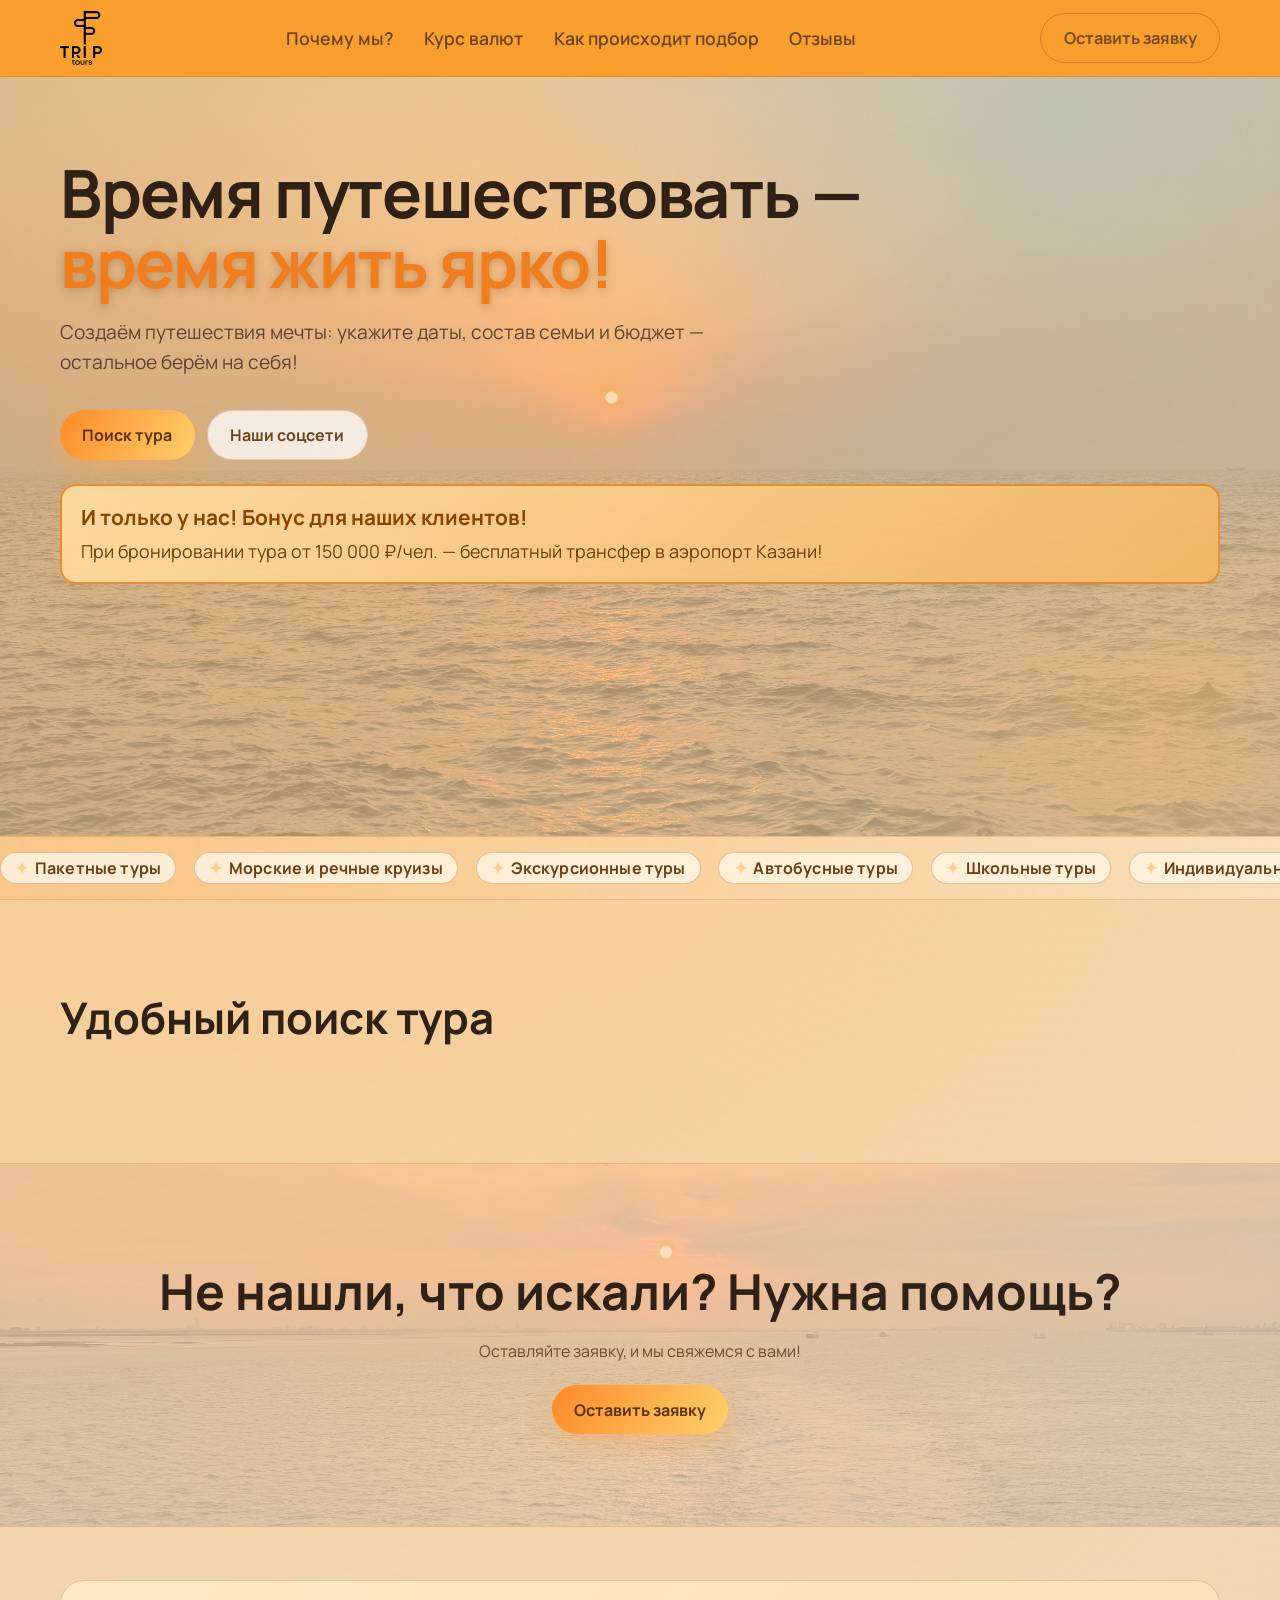
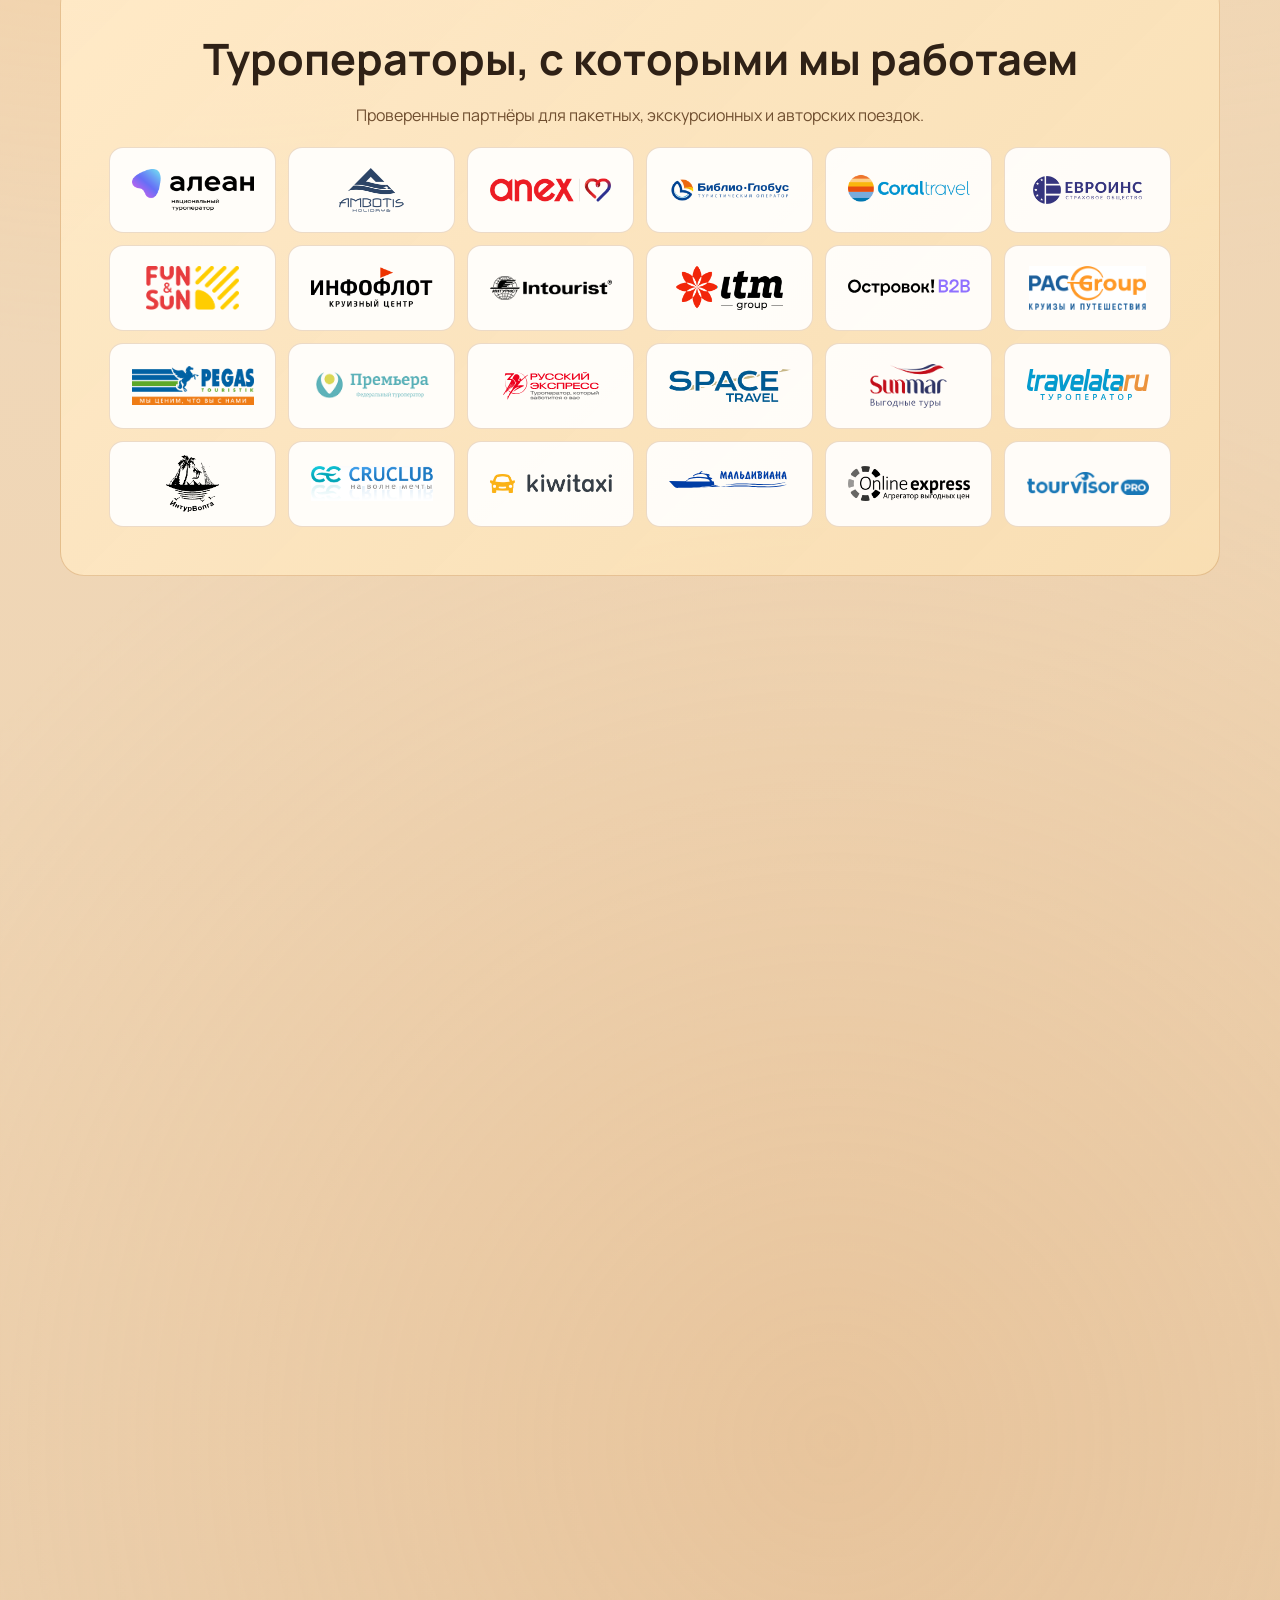
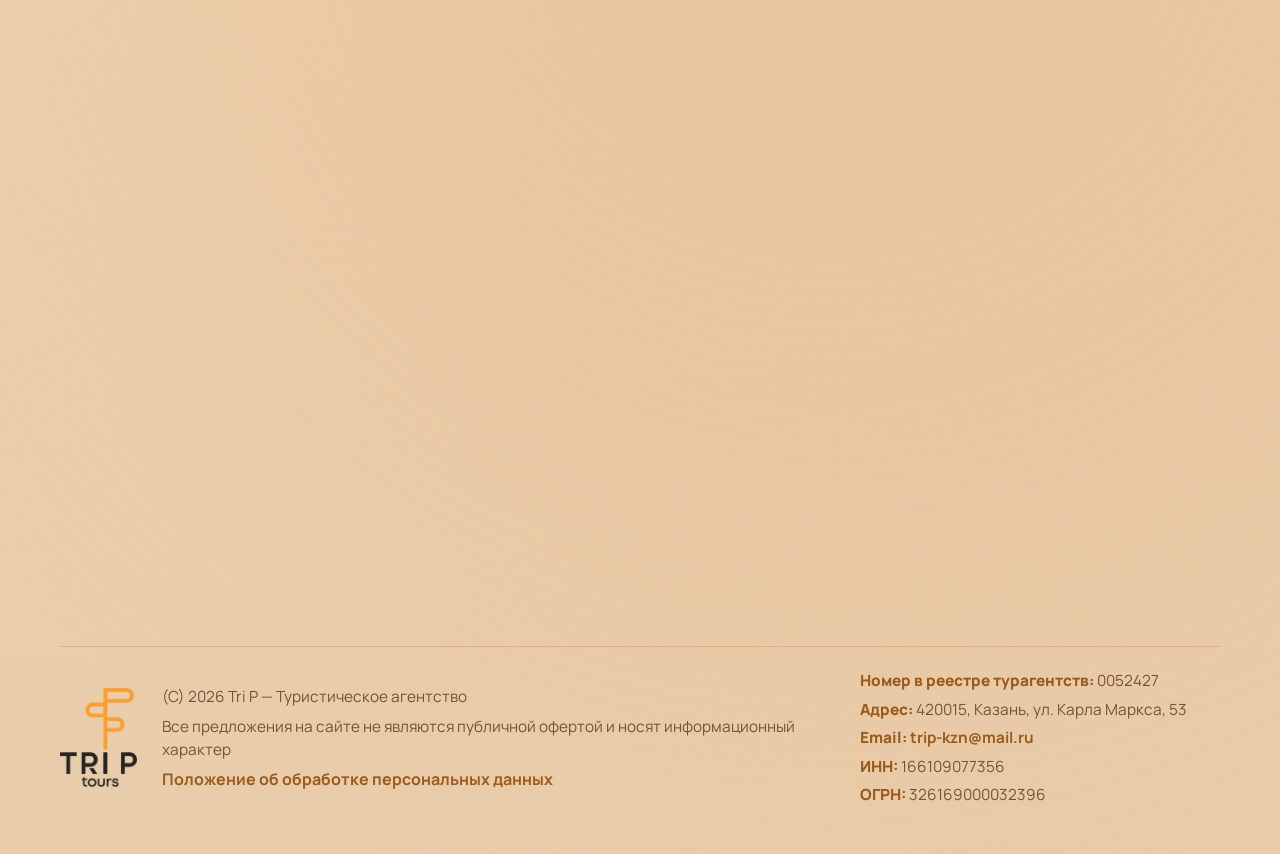
==== commit 53800efe: "transfer bonus threshold 150k" ====
--- a/services/website/static/index.html
+++ b/services/website/static/index.html
@@ -53,7 +53,7 @@
 
             <div class="bonus-offer">
               <strong>И только у нас! Бонус для наших клиентов!</strong>
-              <span>При бронировании тура от 75 000 ₽/чел. — бесплатный трансфер в аэропорт Казани!</span>
+              <span>При бронировании тура от 150 000 ₽/чел. — бесплатный трансфер в аэропорт Казани!</span>
             </div>
           </div>
 
--- a/services/website/static/styles.css
+++ b/services/website/static/styles.css
@@ -1372,58 +1372,365 @@
   font-size: clamp(1.75rem, 3.2vw, 2.45rem);
 }
 
-.currency-meta {
-  color: #6f4e2f;
-  font-weight: 600;
-}
-
-.currency-error {
-  border: 1px solid rgba(186, 70, 29, 0.45);
-  background: rgba(255, 235, 226, 0.9);
-  color: #8a2a00;
-  border-radius: 12px;
-  padding: 0.8rem 1rem;
-  margin-bottom: 1rem;
-}
-
-.currency-grid {
-  display: grid;
-  grid-template-columns: repeat(2, minmax(0, 1fr));
-  gap: 1rem;
-}
-
-.currency-card h3 {
-  margin-bottom: 0.8rem;
-}
-
-.currency-table-wrap {
-  overflow-x: auto;
-}
-
-.currency-table {
-  width: 100%;
-  border-collapse: collapse;
-  min-width: 420px;
-}
-
-.currency-table th,
-.currency-table td {
-  padding: 0.6rem 0.7rem;
+.currency-page .tm-rates-module {
+  font-family: "Manrope", sans-serif;
+  color: var(--text);
+  background: rgba(255, 255, 255, 0.82);
+  border: 1px solid rgba(183, 119, 54, 0.3);
+  box-shadow: 0 16px 40px rgba(142, 83, 24, 0.1);
+}
+
+.currency-page .tm-rates-module * {
+  font-family: "Manrope", sans-serif;
+}
+
+.currency-page .tm-rates-module .tm-rates-head__title {
+  color: #6f431a;
+}
+
+.currency-page .tm-rates-module .tm-rates-head__updated,
+.currency-page .tm-rates-module .tm-rates-count,
+.currency-page .tm-rates-module .tm-rate-card__title,
+.currency-page .tm-rates-module .tm-rates-iks-delta,
+.currency-page .tm-rates-module .tm-forecast-card__delta-icon,
+.currency-page .tm-rates-module .tm-forecast-card__delta-text,
+.currency-page .tm-rates-module .tm-forecast-card__eyebrow,
+.currency-page .tm-rates-module .tm-forecast-card__market-time,
+.currency-page .tm-rates-module .tm-forecast-card__market-label,
+.currency-page .tm-rates-module .tm-forecast-card.is-neutral .tm-forecast-card__delta-icon,
+.currency-page .tm-rates-module .tm-forecast-card.is-neutral .tm-forecast-card__delta-text,
+.currency-page .tm-rates-module .tm-rates-forecast-widget__text,
+.currency-page .tm-rates-module .tm-rates-archive-empty,
+.currency-page .tm-rates-module .tm-rate-card__delta.is-wait,
+.currency-page .tm-rates-module .tm-widget-ver {
+  color: var(--muted);
+}
+
+.currency-page .tm-rates-module .tm-widget-ver__item::before {
+  color: #ffd6a3;
+}
+
+.currency-page .tm-rates-module .tm-rate-card__value,
+.currency-page .tm-rates-module .tm-rates-iks-value,
+.currency-page .tm-rates-module .tm-rates-archive-field label,
+.currency-page .tm-rates-module .tm-rates-forecast-widget__title,
+.currency-page .tm-rates-module .tm-forecast-card__forecast,
+.currency-page .tm-rates-module .tm-forecast-card__market-value,
+.currency-page .tm-rates-module .tm-rates-count__item b {
+  color: var(--text);
+}
+
+.currency-page .tm-rates-module .tm-rates-head__tabs {
+  box-shadow: inset 0 1px 0 rgba(255, 255, 255, 0.6), 0 8px 24px rgba(142, 83, 24, 0.1);
+}
+
+.currency-page .tm-rates-module .tm-rates-head__tab {
+  color: #5d3f24;
+  border: 1px solid rgba(183, 119, 54, 0.28);
+  background: linear-gradient(180deg, #fffaf2 0, #f9efe0 100%);
+}
+
+.currency-page .tm-rates-module .tm-rates-head__tab:hover {
+  box-shadow: 0 6px 18px rgba(255, 138, 42, 0.18), inset 0 1px 0 rgba(255, 255, 255, 0.9);
+}
+
+.currency-page .tm-rates-module .tm-rates-head__tab.is-active {
+  color: #5a3400 !important;
+  background:
+    radial-gradient(circle at 18% 18%, rgba(255, 255, 255, 0.35) 0, rgba(255, 255, 255, 0) 26%),
+    linear-gradient(135deg, #ff8a2a 0, #f7a24a 48%, #ffd06c 100%) !important;
+  box-shadow: 0 14px 26px rgba(255, 138, 42, 0.3) !important;
+}
+
+.currency-page .tm-rates-module .tm-rates-head__tab.is-active span,
+.currency-page .tm-rates-module .tm-rates-head__tab.is-active strong {
+  color: #5a3400 !important;
+  opacity: 1;
+}
+
+.currency-page .tm-rates-module .tm-rate-card,
+.currency-page .tm-rates-module .tm-rates-archive-empty,
+.currency-page .tm-rates-module .tm-rates-forecast-widget {
+  background: #fff6e8;
+  border-color: rgba(255, 138, 42, 0.25);
+}
+
+.currency-page .tm-rates-module .tm-rates-table thead th {
+  color: #7a4b1e;
+  background: linear-gradient(180deg, rgba(255, 255, 255, 0.98) 0, rgba(255, 243, 226, 0.98) 100%);
+  border-top: 1px solid rgba(183, 119, 54, 0.3);
   border-bottom: 1px solid rgba(183, 119, 54, 0.3);
-  text-align: left;
-  white-space: nowrap;
-}
-
-.currency-table th {
-  color: #7a4b1e;
-  font-size: 0.88rem;
-  text-transform: uppercase;
-  letter-spacing: 0.03em;
-}
-
-.currency-table td {
+}
+
+.currency-page .tm-rates-module .tm-rates-table thead th:first-child {
+  border-left: 1px solid rgba(183, 119, 54, 0.3);
+}
+
+.currency-page .tm-rates-module .tm-rates-table thead th:last-child {
+  border-right: 1px solid rgba(183, 119, 54, 0.3);
+}
+
+.currency-page .tm-rates-module .tm-rates-table thead th:not(:first-child):not(:last-child) {
+  border-left-color: rgba(183, 119, 54, 0.2);
+}
+
+.currency-page .tm-rates-module .tm-rates-table thead th::after,
+.currency-page .tm-rates-module .tm-forecast-card.is-neutral::before {
+  background: linear-gradient(90deg, #ff8a2a 0, #ffd06c 100%);
+}
+
+.currency-page .tm-rates-module .tm-rates-table tbody td {
   color: #5d3f24;
-  font-weight: 600;
+  border-bottom-color: rgba(183, 119, 54, 0.18);
+}
+
+.currency-page .tm-rates-module .tm-rates-table tbody tr:hover td {
+  background: rgba(255, 138, 42, 0.06);
+}
+
+.currency-page .tm-rates-module .tm-rates-table__base td {
+  background: linear-gradient(90deg, #fff5e6 0, #ffeeda 100%) !important;
+}
+
+.currency-page .tm-rates-module .tm-rates-table__target-date td {
+  background: linear-gradient(90deg, rgba(255, 138, 42, 0.14), rgba(255, 138, 42, 0.05)) !important;
+  box-shadow: inset 0 1px 0 rgba(255, 255, 255, 0.55), inset 0 -1px 0 rgba(255, 138, 42, 0.14);
+}
+
+.currency-page .tm-rates-module .tm-rates-table__target-date td:first-child,
+.currency-page .tm-rates-module .tm-rates-table__base td:first-child {
+  border-left: 3px solid #ff8a2a;
+}
+
+.currency-page .tm-rates-module .tm-rates-operator__main a,
+.currency-page .tm-rates-module .tm-rates-operator__main span:last-child,
+.currency-page .tm-rates-module .tm-col-percent,
+.currency-page .tm-rates-module .tm-col-rate,
+.currency-page .tm-rates-module .tm-percent-value,
+.currency-page .tm-rates-module .tm-rate-value,
+.currency-page .tm-rates-module .tm-rates-settings-btn {
+  color: #df6b0d;
+}
+
+.currency-page .tm-rates-module .tm-rates-operator__main a:hover {
+  color: var(--primary);
+}
+
+.currency-page .tm-rates-module .tm-percent-value,
+.currency-page .tm-rates-module .tm-rate-value {
+  font-family: "Manrope", sans-serif;
+  font-variant-numeric: tabular-nums;
+  box-shadow: inset 0 1px 0 rgba(255, 255, 255, 0.6), 0 2px 6px rgba(255, 138, 42, 0.1);
+}
+
+.currency-page .tm-rates-module .tm-rates-settings-btn {
+  border-color: rgba(255, 138, 42, 0.35);
+  box-shadow: 0 8px 22px rgba(255, 138, 42, 0.14);
+}
+
+.currency-page .tm-rates-module .tm-rates-iks-pill,
+.currency-page .tm-rates-module .tm-rates-iks-note,
+.currency-page .tm-rates-module .tm-rates-badge,
+.currency-page .tm-rates-module .tm-rates-rank__num {
+  background: linear-gradient(180deg, #fff3e2 0, #ffe6c7 100%);
+  border: 1px solid #ffd6a3;
+  color: #a25a12;
+}
+
+.currency-page .tm-rates-module .tm-rates-iks-label {
+  color: #a25a12;
+}
+
+.currency-page .tm-rates-module .tm-rates-iks-pill,
+.currency-page .tm-rates-module .tm-rates-iks-pill * {
+  font-family: ui-monospace, SFMono-Regular, Menlo, Consolas, "Liberation Mono", monospace;
+}
+
+.currency-page .tm-rates-module .tm-rates-badge {
+  box-shadow: inset 0 2px 5px rgba(255, 255, 255, 0.45), 0 6px 14px rgba(142, 83, 24, 0.14);
+}
+
+.currency-page .tm-rates-module .tm-rates-badge--1,
+.currency-page .tm-rates-module .tm-rates-badge--2,
+.currency-page .tm-rates-module .tm-rates-badge--3 {
+  background: linear-gradient(180deg, #ffe2bd 0, #ffd08a 100%);
+}
+
+.currency-page .tm-rates-module .tm-rates-iks-value::before,
+.currency-page .tm-rates-module .tm-rates-iks-delta::before {
+  background: #ffd6a3;
+}
+
+.currency-page .tm-rates-module .tm-rates-iks-note__tag {
+  border-right: 1px solid #ffd6a3;
+  color: #a25a12;
+}
+
+.currency-page .tm-rates-module .tm-rates-iks-delta.is-flat,
+.currency-page .tm-rates-module .tm-rates-count__item.is-hidden b {
+  color: #8a6a4d;
+}
+
+.currency-page .tm-rates-module .tm-rates-archive-field input[type="date"],
+.currency-page .tm-rates-module .tm-rates-archive-field select {
+  color: var(--text);
+  border: 1px solid rgba(255, 138, 42, 0.3);
+  box-shadow: inset 0 1px 0 rgba(255, 255, 255, 0.75), 0 4px 14px rgba(142, 83, 24, 0.06);
+}
+
+.currency-page .tm-rates-module .tm-rates-archive-field input[type="date"]:focus,
+.currency-page .tm-rates-module .tm-rates-archive-field select:focus {
+  border-color: rgba(255, 138, 42, 0.6);
+  box-shadow: 0 0 0 3px rgba(255, 138, 42, 0.15), 0 6px 18px rgba(255, 138, 42, 0.12);
+}
+
+.currency-page .tm-rates-module .tm-rates-archive-field button {
+  color: #5a3400;
+  background: linear-gradient(135deg, var(--primary) 0%, #ffd06c 100%);
+  box-shadow: 0 8px 20px rgba(255, 164, 76, 0.35);
+}
+
+.currency-page .tm-rates-module .tm-rates-archive-field button:hover {
+  box-shadow: 0 12px 26px rgba(255, 164, 76, 0.42);
+}
+
+.currency-page .tm-rates-module .tm-rates-forecast-widget__placeholder {
+  color: var(--text);
+  background: linear-gradient(135deg, rgba(255, 138, 42, 0.1), rgba(142, 83, 24, 0.06));
+}
+
+.currency-page .tm-rates-module .tm-forecast-card,
+.currency-page .tm-rates-module .tm-forecast-card__delta-box {
+  background: linear-gradient(180deg, #fff 0, #fff6e8 100%);
+  border-color: rgba(255, 138, 42, 0.18);
+}
+
+.currency-page .tm-rates-module .tm-forecast-card {
+  box-shadow: 0 10px 28px rgba(142, 83, 24, 0.08);
+}
+
+.currency-page .tm-rates-module .tm-forecast-card__flag {
+  background: linear-gradient(180deg, #fff6e8 0, #ffeeda 100%);
+  box-shadow: inset 0 1px 0 rgba(255, 255, 255, 0.85), 0 10px 22px rgba(142, 83, 24, 0.1);
+}
+
+.currency-page .tm-exchange-widget__error,
+.currency-page .tm-exchange-widget__loading {
+  color: var(--muted);
+  background: #fff6e8;
+  border-color: rgba(255, 138, 42, 0.3);
+}
+
+.currency-page .tm-rates-module .tm-exchange-widget__branding a {
+  color: var(--muted);
+  opacity: 1;
+  text-decoration: underline;
+  text-underline-offset: 2px;
+}
+
+.currency-page .tm-rates-module .tm-exchange-widget__branding a:hover {
+  color: #a04c0a;
+}
+
+.currency-page .tm-rates-module .tm-col-diff.is-up,
+.currency-page .tm-rates-module .tm-diff-value.is-up,
+.currency-page .tm-rates-module .tm-rates-iks-delta.is-up,
+.currency-page .tm-rates-module .tm-forecast-card.is-up .tm-forecast-card__delta-icon,
+.currency-page .tm-rates-module .tm-forecast-card.is-up .tm-forecast-card__delta-text {
+  color: #16a34a;
+}
+
+.currency-page .tm-rates-module .tm-col-diff.is-down,
+.currency-page .tm-rates-module .tm-diff-value.is-down,
+.currency-page .tm-rates-module .tm-rates-iks-delta.is-down,
+.currency-page .tm-rates-module .tm-forecast-card.is-down .tm-forecast-card__delta-icon,
+.currency-page .tm-rates-module .tm-forecast-card.is-down .tm-forecast-card__delta-text {
+  color: #dc2626;
+}
+
+.currency-page .tm-rates-module .tm-rate-value > .tm-ri-t,
+.currency-page .tm-rates-module .tm-rate-value > .tm-ri,
+.currency-page .tm-rates-module .tm-percent-value > .tm-ri-t,
+.currency-page .tm-rates-module .tm-percent-value > .tm-ri {
+  filter: hue-rotate(180deg) saturate(1.4) brightness(0.85);
+}
+
+.currency-page .tm-rates-module .tm-diff-value > .tm-ri-t,
+.currency-page .tm-rates-module .tm-diff-value > .tm-ri,
+.currency-page .tm-rates-module .tm-col-diff > .tm-ri-t,
+.currency-page .tm-rates-module .tm-col-diff > .tm-ri {
+  filter: grayscale(1) brightness(0.35);
+}
+
+.currency-page .tm-rates-module .is-down .tm-ri-t,
+.currency-page .tm-rates-module .is-down .tm-ri {
+  filter: hue-rotate(157deg) saturate(1.3) brightness(0.9);
+}
+
+.currency-page .tm-rates-module .is-up .tm-ri-t,
+.currency-page .tm-rates-module .is-up .tm-ri {
+  filter: hue-rotate(-83deg) saturate(1.3) brightness(0.8);
+}
+
+.currency-page .tm-rates-module .tm-rates-settings-primary {
+  color: #5a3400;
+  background: linear-gradient(135deg, var(--primary) 0%, #ffd06c 100%);
+}
+
+.currency-page .tm-rates-module .tm-rates-settings-secondary,
+.currency-page .tm-rates-module .tm-rates-settings-item em {
+  color: #a25a12;
+  background: linear-gradient(180deg, #fff3e2 0, #ffe6c7 100%);
+}
+
+.currency-page .tm-rates-module .tm-rates-settings-item:hover {
+  border-color: rgba(255, 138, 42, 0.35);
+  background: #fff6e8;
+}
+
+.currency-page .tm-rates-module .tm-rates-settings-item.is-required {
+  border-color: rgba(255, 138, 42, 0.35);
+  background: linear-gradient(135deg, #fff3e2 0, #fff 100%);
+}
+
+.currency-page .tm-rates-module .tm-rates-settings-search:focus {
+  border-color: rgba(255, 138, 42, 0.6);
+  box-shadow: 0 0 0 3px rgba(255, 138, 42, 0.15);
+}
+
+.currency-page .tm-rates-module .tm-rates-settings-item.is-required::before {
+  border-color: var(--primary) !important;
+  background: var(--primary) !important;
+}
+
+.currency-page .tm-rates-module .tm-rates-settings-item:has(input[type="checkbox"]:checked)::before {
+  border-color: var(--primary) !important;
+  background: var(--primary) !important;
+}
+
+@media (max-width: 768px) {
+  .currency-page .tm-rates-module .tm-rates-table tbody tr {
+    border-color: rgba(183, 119, 54, 0.3) !important;
+    background: rgba(255, 255, 255, 0.9) !important;
+    box-shadow: 0 4px 12px rgba(142, 83, 24, 0.06) !important;
+  }
+
+  .currency-page .tm-rates-module .tm-rates-table tbody td:first-child {
+    background: linear-gradient(180deg, #fff6e8 0, #ffeeda 100%) !important;
+    border-bottom-color: rgba(183, 119, 54, 0.3) !important;
+  }
+
+  .currency-page .tm-rates-module .tm-rates-table tbody td:not(:first-child) {
+    border-bottom-color: rgba(183, 119, 54, 0.12) !important;
+  }
+
+  .currency-page .tm-rates-module .tm-rates-table tbody td:not(:first-child)::before {
+    color: var(--muted) !important;
+  }
+
+  .currency-page .tm-rates-module .tm-rates-table tbody tr.is-collapsible td:first-child::after {
+    background-image: url("data:image/svg+xml,%3Csvg xmlns='http://www.w3.org/2000/svg' viewBox='0 0 24 24' fill='none' stroke='%23df6b0d' stroke-width='2.5' stroke-linecap='round' stroke-linejoin='round'%3E%3Cpolyline points='6 9 12 15 18 9'/%3E%3C/svg%3E");
+  }
 }
 
 .process-page {
@@ -1602,10 +1909,6 @@
   .reviews-gallery {
     grid-template-columns: repeat(3, minmax(0, 1fr));
   }
-
-  .currency-grid {
-    grid-template-columns: 1fr;
-  }
 }
 
 @media (max-height: 760px) {
